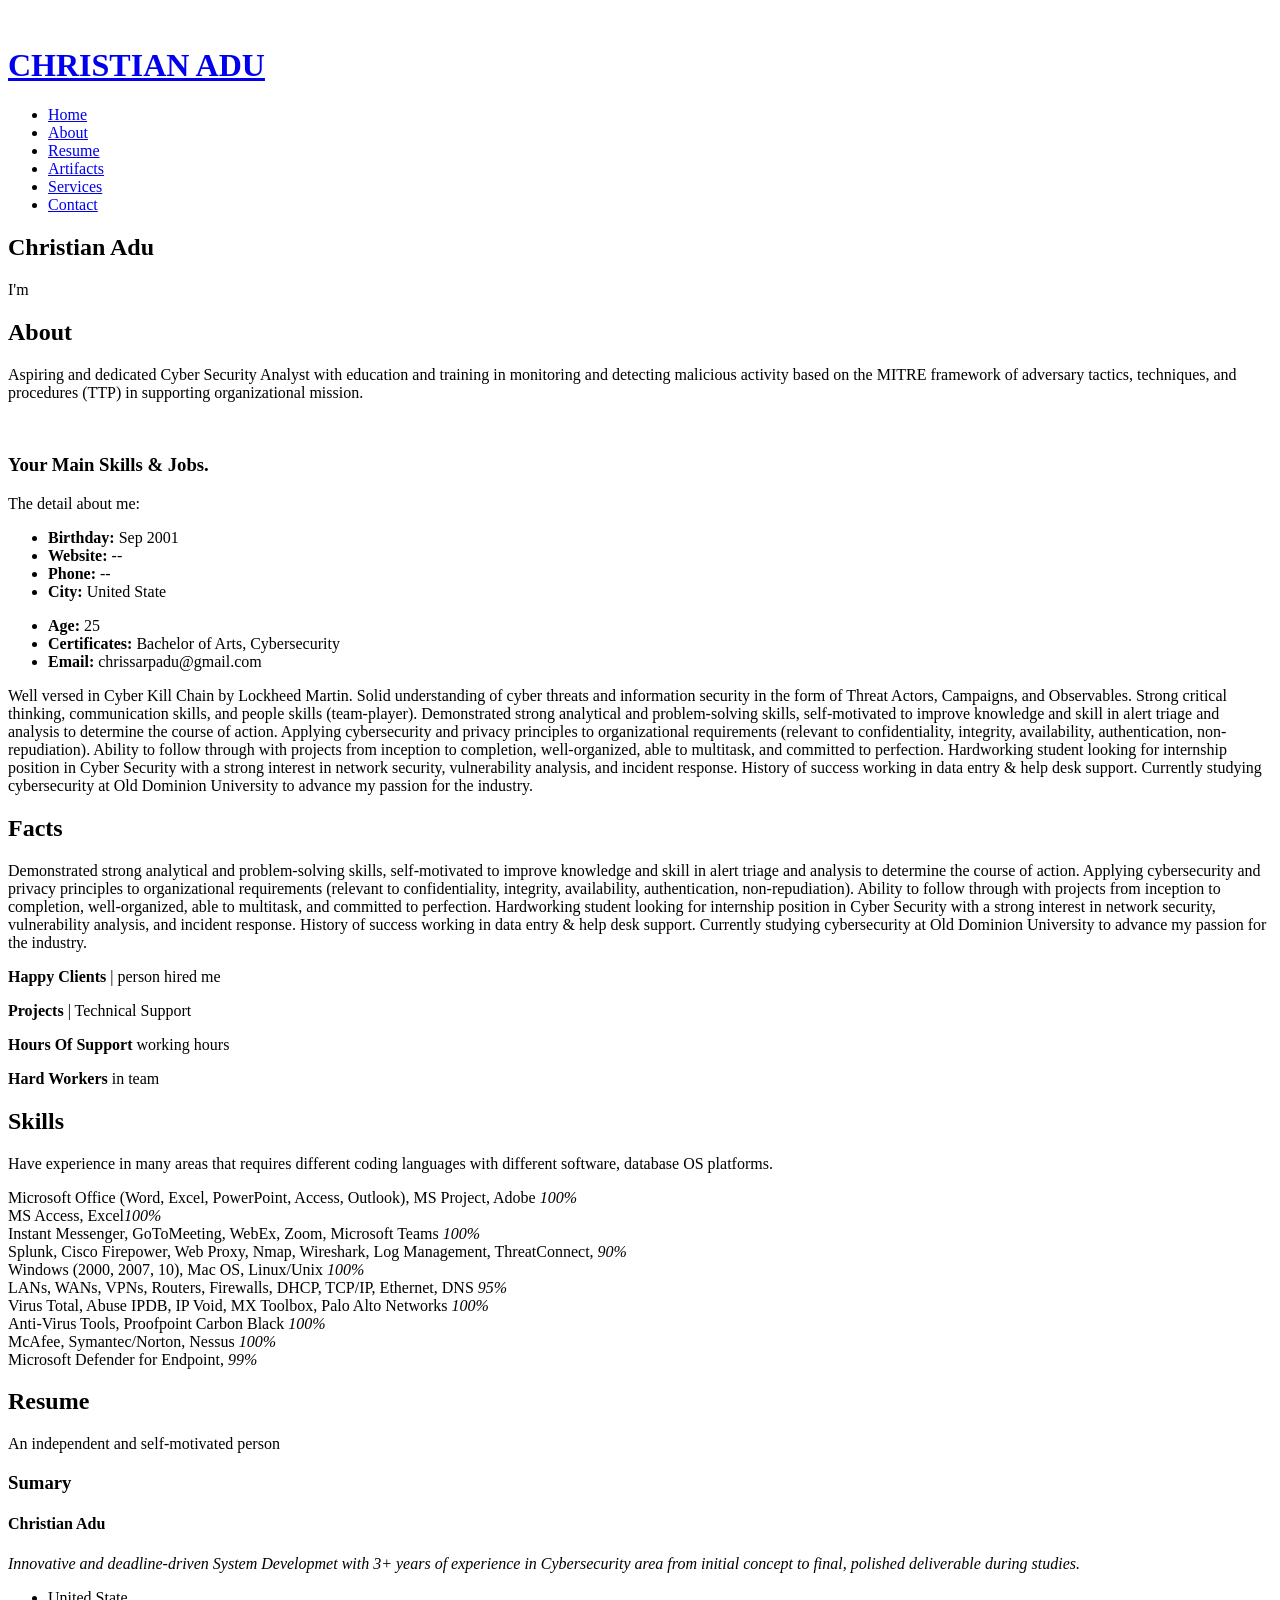
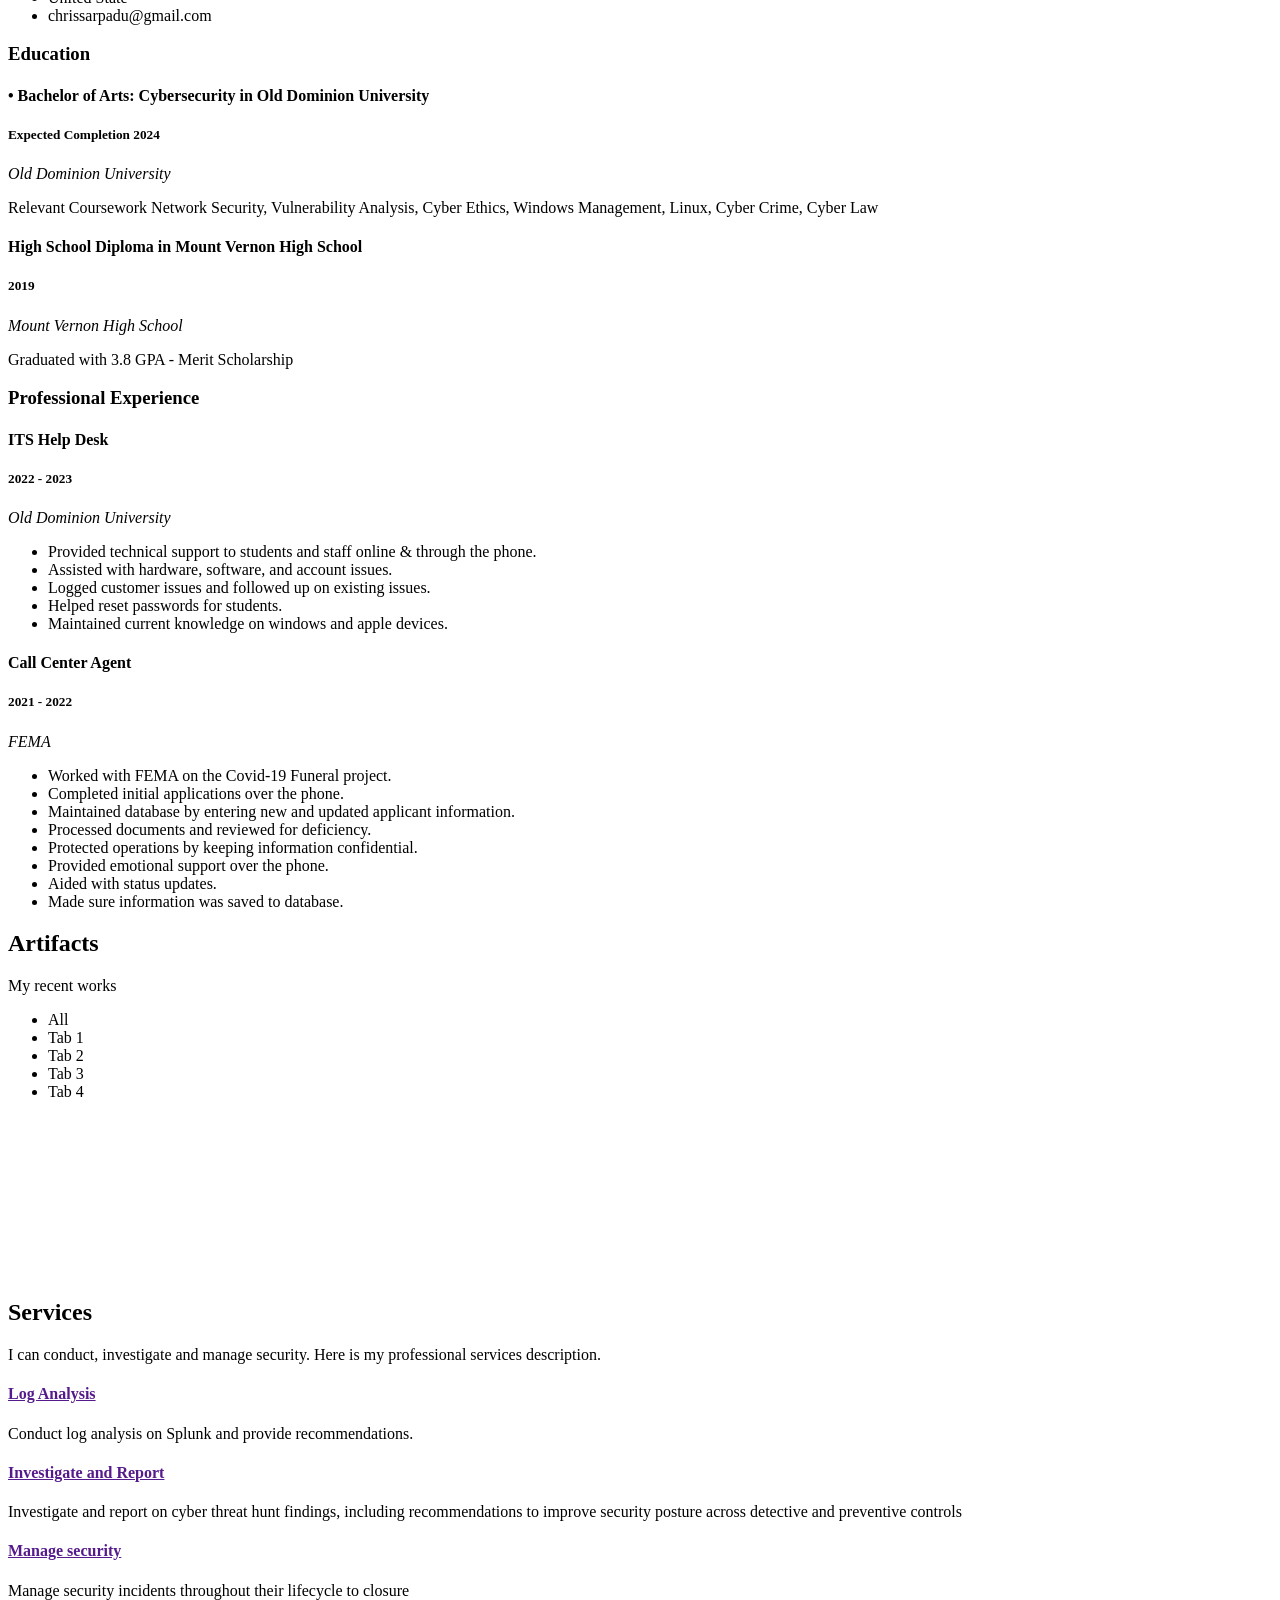
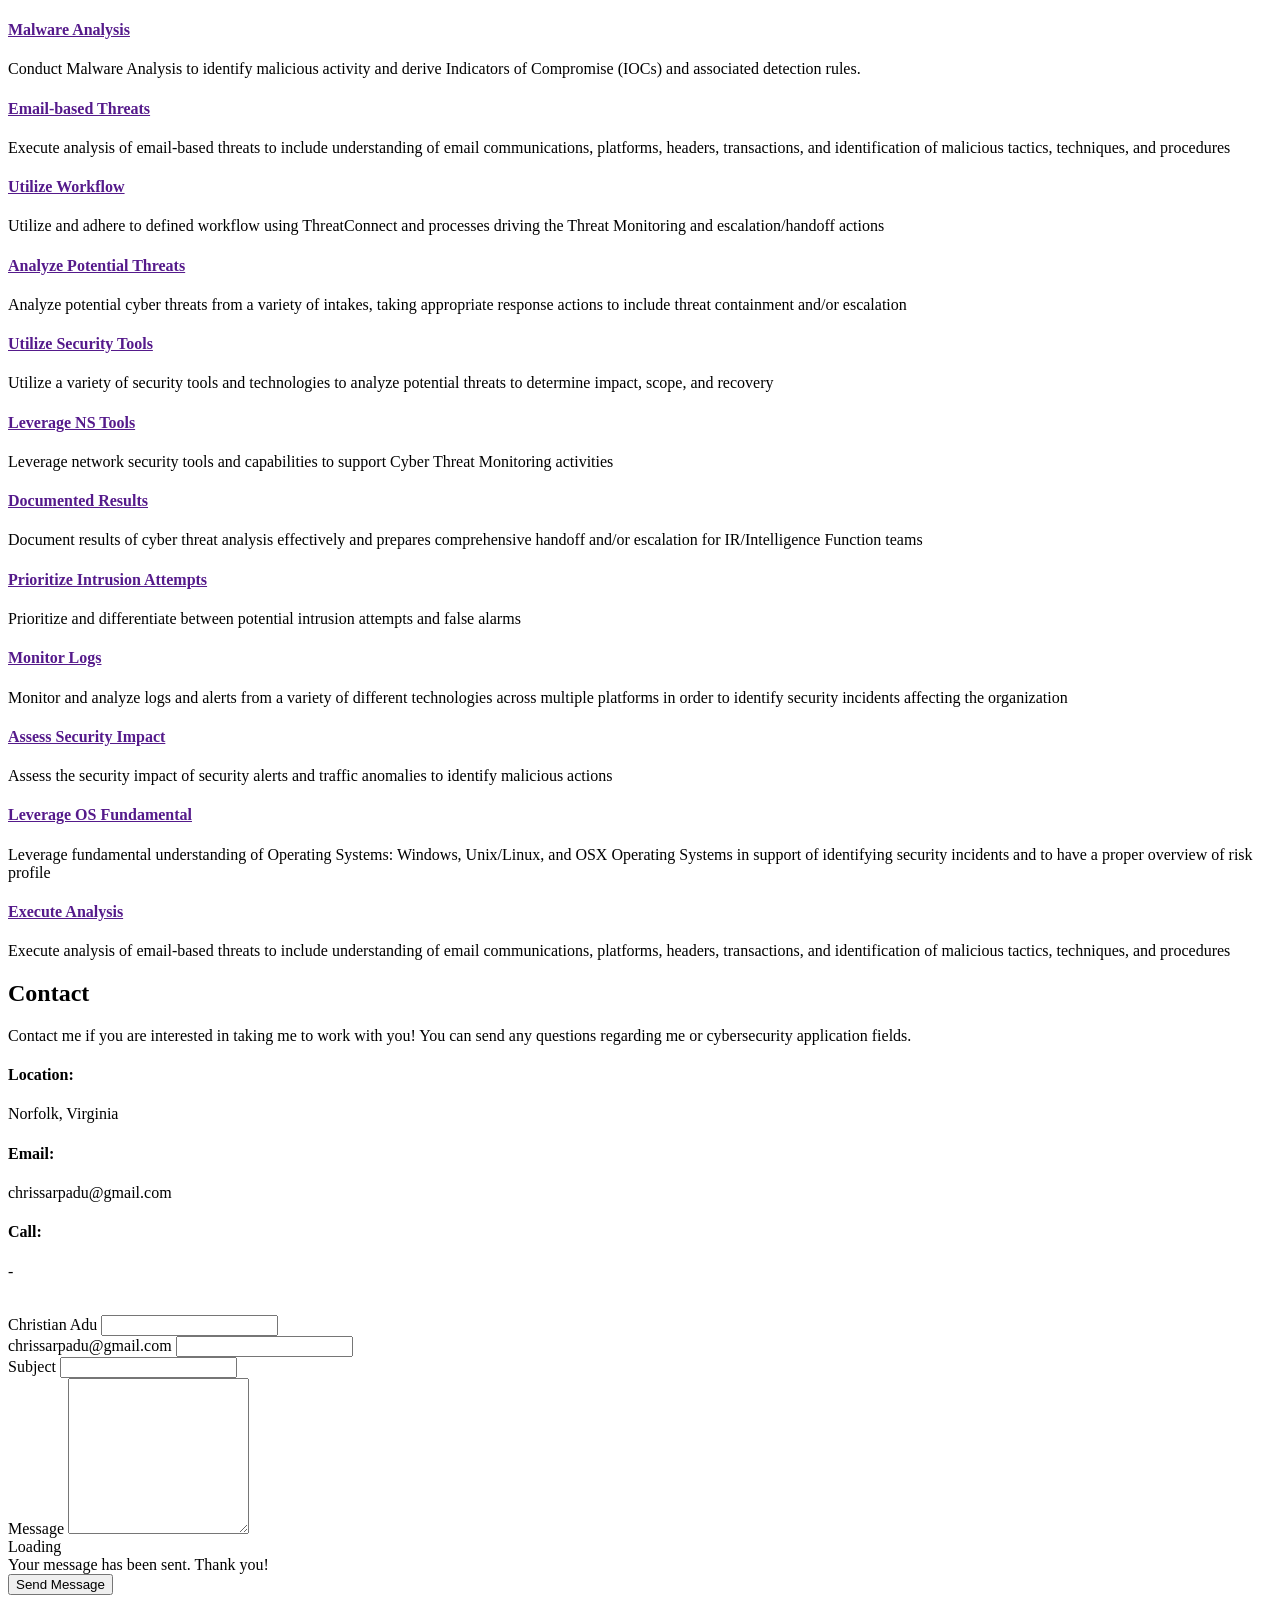
==== ChristianAdu/index.html @ a4ca814c "change directory Chrsitian Adu" ====
<!DOCTYPE html>
<html lang="en">

<head>
  <meta charset="utf-8">
  <meta content="width=device-width, initial-scale=1.0" name="viewport">

  <title>Portfolio Template</title>
  <meta content="" name="description">
  <meta content="" name="keywords">

  <!-- Favicons -->
  <link href="assets/img/favicon.png" rel="icon">
  <link href="assets/img/apple-touch-icon.png" rel="apple-touch-icon">

  <!-- Google Fonts -->
  <link href="https://fonts.googleapis.com/css?family=Open+Sans:300,300i,400,400i,600,600i,700,700i|Raleway:300,300i,400,400i,500,500i,600,600i,700,700i|Poppins:300,300i,400,400i,500,500i,600,600i,700,700i" rel="stylesheet">

  <!-- Vendor CSS Files -->
  <link href="assets/vendor/aos/aos.css" rel="stylesheet">
  <link href="assets/vendor/bootstrap/css/bootstrap.min.css" rel="stylesheet">
  <link href="assets/vendor/bootstrap-icons/bootstrap-icons.css" rel="stylesheet">
  <link href="assets/vendor/boxicons/css/boxicons.min.css" rel="stylesheet">
  <link href="assets/vendor/glightbox/css/glightbox.min.css" rel="stylesheet">
  <link href="assets/vendor/swiper/swiper-bundle.min.css" rel="stylesheet">

  <!-- Template Main CSS File -->
  <link href="assets/css/style.css" rel="stylesheet">

  <!-- =======================================================
  * Template Name: iPortfolio - v3.7.0
  * Template URL: https://bootstrapmade.com/iportfolio-bootstrap-portfolio-websites-template/
  * Author: BootstrapMade.com
  * License: https://bootstrapmade.com/license/
  ======================================================== -->
</head>

<body>

  <!-- ======= Mobile nav toggle button ======= -->
  <i class="bi bi-list mobile-nav-toggle d-xl-none"></i>

  <!-- ======= Header ======= -->
  <header id="header">
    <div class="d-flex flex-column">

      <div class="profile">
        <img src="assets/img/ChristianAduprofile-img.jpg" alt="" class="img-fluid rounded-circle">
        <h1 class="text-light"><a href="ChristianAdu/index.html">CHRISTIAN ADU</a></h1>
        <div class="social-links mt-3 text-center">
          <a href="#" class="twitter"><i class="bx bxl-twitter"></i></a>
          <a href="#" class="facebook"><i class="bx bxl-facebook"></i></a>
          <a href="#" class="instagram"><i class="bx bxl-instagram"></i></a>
          <a href="#" class="google-plus"><i class="bx bxl-skype"></i></a>
          <a href="#" class="linkedin"><i class="bx bxl-linkedin"></i></a>
        </div>
      </div>

      <nav id="navbar" class="nav-menu navbar">
        <ul>
          <li><a href="#hero" class="nav-link scrollto active"><i class="bx bx-home"></i> <span>Home</span></a></li>
          <li><a href="#about" class="nav-link scrollto"><i class="bx bx-user"></i> <span>About</span></a></li>
          <li><a href="#resume" class="nav-link scrollto"><i class="bx bx-file-blank"></i> <span>Resume</span></a></li>
          <li><a href="#portfolio" class="nav-link scrollto"><i class="bx bx-book-content"></i> <span>Artifacts</span></a></li>
          <li><a href="#services" class="nav-link scrollto"><i class="bx bx-server"></i> <span>Services</span></a></li>
          <li><a href="#contact" class="nav-link scrollto"><i class="bx bx-envelope"></i> <span>Contact</span></a></li>
        </ul>
      </nav><!-- .nav-menu -->
    </div>
  </header><!-- End Header -->

  <!-- ======= Hero Section ======= -->
  <section id="hero" class="d-flex flex-column justify-content-center align-items-center">
    <div class="hero-container" data-aos="fade-in">
      <h1>Christian Adu</h1>
      <p>I'm <span class="typed" data-typed-items="Cyber Security Analyst, Network Security Analyst, Security Engineer"></span></p>
    </div>
  </section><!-- End Hero -->

  <main id="main">

    <!-- ======= About Section ======= -->
    <section id="about" class="about">
      <div class="container">

        <div class="section-title">
          <h2>About</h2>
          <p>Aspiring and dedicated Cyber Security Analyst with education and training in monitoring and detecting malicious activity based on the MITRE framework of adversary tactics, techniques, and procedures (TTP) in supporting organizational mission.</p>
        </div>

        <div class="row">
          <div class="col-lg-4" data-aos="fade-right">
            <img src="assets/img/ChristianAduprofile-img.jpg" class="img-fluid" alt="">
          </div>
          <div class="col-lg-8 pt-4 pt-lg-0 content" data-aos="fade-left">
            <h3>Your Main Skills &amp; Jobs.</h3>
            <p class="fst-italic">
              The detail about me:
            </p>
            <div class="row">
              <div class="col-lg-6">
                <ul>
                  <li><i class="bi bi-chevron-right"></i> <strong>Birthday:</strong> <span>Sep 2001</span></li>
                  <li><i class="bi bi-chevron-right"></i> <strong>Website:</strong> <span>--</span></li>
                  <li><i class="bi bi-chevron-right"></i> <strong>Phone:</strong> <span>--</span></li>
                  <li><i class="bi bi-chevron-right"></i> <strong>City:</strong> <span>United State</span></li>
                </ul>
              </div>
              <div class="col-lg-6">
                <ul>
                  <li><i class="bi bi-chevron-right"></i> <strong>Age:</strong> <span><script>document.write(new Date().getFullYear() - 2001)</script>
                  </span></li>
                  <li><i class="bi bi-chevron-right"></i> <strong>Certificates:</strong> <span>Bachelor of Arts, Cybersecurity</span></li>
                  <li><i class="bi bi-chevron-right"></i> <strong>Email:</strong> <span>chrissarpadu@gmail.com</span></li>
                  <!-- <li><i class="bi bi-chevron-right"></i> <strong>Freelance:</strong> <span>Available</span></li> -->
                </ul>
              </div>
            </div>
            <p>
              Well versed in Cyber Kill Chain by Lockheed Martin. Solid understanding of cyber threats and information security in the form of Threat Actors, Campaigns, and Observables. Strong critical thinking, communication skills, and people skills (team-player). Demonstrated strong analytical and problem-solving skills, self-motivated to improve knowledge and skill in alert triage and analysis to determine the course of action. Applying cybersecurity and privacy principles to organizational requirements (relevant to confidentiality, integrity, availability, authentication, non-repudiation). Ability to follow through with projects from inception to completion, well-organized, able to multitask, and committed to perfection. Hardworking student looking for internship position in Cyber Security with a strong interest in network security, vulnerability analysis, and incident response. History of success working in data entry & help desk support. Currently studying cybersecurity at Old Dominion University to advance my passion for the industry.
            </p>
          </div>
        </div>

      </div>
    </section><!-- End About Section -->

    <!-- ======= Facts Section ======= -->
    <section id="facts" class="facts">
      <div class="container">

        <div class="section-title">
          <h2>Facts</h2>
          <p>Demonstrated strong analytical and problem-solving skills, self-motivated to improve knowledge and skill in alert triage and analysis to determine the course of action. Applying cybersecurity and privacy principles to organizational requirements (relevant to confidentiality, integrity, availability, authentication, non-repudiation). Ability to follow through with projects from inception to completion, well-organized, able to multitask, and committed to perfection. Hardworking student looking for internship position in Cyber Security with a strong interest in network security, vulnerability analysis, and incident response. History of success working in data entry & help desk support. Currently studying cybersecurity at Old Dominion University to advance my passion for the industry.</p>
        </div>

        <div class="row no-gutters">

          <div class="col-lg-3 col-md-6 d-md-flex align-items-md-stretch" data-aos="fade-up">
            <div class="count-box">
              <i class="bi bi-emoji-smile"></i>
              <span data-purecounter-start="0" data-purecounter-end="1000" data-purecounter-duration="1" class="purecounter"></span>
              <p><strong>Happy Clients</strong> | person hired me</p>
            </div>
          </div>

          <div class="col-lg-3 col-md-6 d-md-flex align-items-md-stretch" data-aos="fade-up" data-aos-delay="100">
            <div class="count-box">
              <i class="bi bi-journal-richtext"></i>
              <span data-purecounter-start="0" data-purecounter-end="90" data-purecounter-duration="1" class="purecounter"></span>
              <p><strong>Projects</strong> | Technical Support </p>
            </div>
          </div>

          <div class="col-lg-3 col-md-6 d-md-flex align-items-md-stretch" data-aos="fade-up" data-aos-delay="200">
            <div class="count-box">
              <i class="bi bi-headset"></i>
              <span data-purecounter-start="0" data-purecounter-end="1453" data-purecounter-duration="1" class="purecounter"></span>
              <p><strong>Hours Of Support</strong> working hours</p>
            </div>
          </div>

          <div class="col-lg-3 col-md-6 d-md-flex align-items-md-stretch" data-aos="fade-up" data-aos-delay="300">
            <div class="count-box">
              <i class="bi bi-people"></i>
              <span data-purecounter-start="0" data-purecounter-end="10" data-purecounter-duration="1" class="purecounter"></span>
              <p><strong>Hard Workers</strong> in team</p>
            </div>
          </div>

        </div>

      </div>
    </section><!-- End Facts Section -->

    <!-- ======= Skills Section ======= -->
    <section id="skills" class="skills section-bg">
      <div class="container">

        <div class="section-title">
          <h2>Skills</h2>
          <p>Have experience in many areas that requires different coding languages with different software, database OS platforms.</p>
        </div>

        <div class="row skills-content">

          <div class="col-lg-6" data-aos="fade-up">

            <div class="progress">
              <span class="skill">Microsoft Office (Word, Excel, PowerPoint, Access, Outlook), MS Project, Adobe <i class="val">100%</i></span>
              <div class="progress-bar-wrap">
                <div class="progress-bar" role="progressbar" aria-valuenow="100" aria-valuemin="0" aria-valuemax="100"></div>
              </div>
            </div>

            <div class="progress">
              <span class="skill">MS Access, Excel<i class="val">100%</i></span>
              <div class="progress-bar-wrap">
                <div class="progress-bar" role="progressbar" aria-valuenow="100" aria-valuemin="0" aria-valuemax="100"></div>
              </div>
            </div>

            <div class="progress">
              <span class="skill">Instant Messenger, GoToMeeting, WebEx, Zoom, Microsoft Teams <i class="val">100%</i></span>
              <div class="progress-bar-wrap">
                <div class="progress-bar" role="progressbar" aria-valuenow="100" aria-valuemin="0" aria-valuemax="100"></div>
              </div>
            </div>

            <div class="progress">
              <span class="skill">Splunk, Cisco Firepower, Web Proxy, Nmap, Wireshark, Log Management, ThreatConnect, <i class="val">90%</i></span>
              <div class="progress-bar-wrap">
                <div class="progress-bar" role="progressbar" aria-valuenow="90" aria-valuemin="0" aria-valuemax="90"></div>
              </div>
            </div>

            <div class="progress">
              <span class="skill">Windows (2000, 2007, 10), Mac OS, Linux/Unix <i class="val">100%</i></span>
              <div class="progress-bar-wrap">
                <div class="progress-bar" role="progressbar" aria-valuenow="100" aria-valuemin="0" aria-valuemax="100"></div>
              </div>
            </div>

          </div>

          <div class="col-lg-6" data-aos="fade-up" data-aos-delay="100">

            <div class="progress">
              <span class="skill">LANs, WANs, VPNs, Routers, Firewalls, DHCP, TCP/IP, Ethernet, DNS <i class="val">95%</i></span>
              <div class="progress-bar-wrap">
                <div class="progress-bar" role="progressbar" aria-valuenow="95" aria-valuemin="0" aria-valuemax="100"></div>
              </div>
            </div>

            <div class="progress">
              <span class="skill">Virus Total, Abuse IPDB, IP Void, MX Toolbox, Palo Alto Networks <i class="val">100%</i></span>
              <div class="progress-bar-wrap">
                <div class="progress-bar" role="progressbar" aria-valuenow="100" aria-valuemin="0" aria-valuemax="100"></div>
              </div>
            </div>

            <div class="progress">
              <span class="skill">Anti-Virus Tools, Proofpoint Carbon Black   <i class="val">100%</i></span>
              <div class="progress-bar-wrap">
                <div class="progress-bar" role="progressbar" aria-valuenow="100" aria-valuemin="0" aria-valuemax="100"></div>
              </div>
            </div>

            <div class="progress">
              <span class="skill">McAfee, Symantec/Norton, Nessus <i class="val">100%</i></span>
              <div class="progress-bar-wrap">
                <div class="progress-bar" role="progressbar" aria-valuenow="100" aria-valuemin="0" aria-valuemax="100"></div>
              </div>
            </div>

            <div class="progress">
              <span class="skill">Microsoft Defender for Endpoint, <i class="val">99%</i></span>
              <div class="progress-bar-wrap">
                <div class="progress-bar" role="progressbar" aria-valuenow="99" aria-valuemin="0" aria-valuemax="100"></div>
              </div>
            </div>

          </div>

        </div>

      </div>
    </section><!-- End Skills Section -->

    <!-- ======= Resume Section ======= -->
    <section id="resume" class="resume">
      <div class="container">

        <div class="section-title">
          <h2>Resume</h2>
          <p>An independent and self-motivated person</p>
        </div>

        <div class="row">
          <div class="col-lg-6" data-aos="fade-up">
            <h3 class="resume-title">Sumary</h3>
            <div class="resume-item pb-0">
              <h4>Christian Adu</h4>
              <p><em>Innovative and deadline-driven System Developmet with 3+ years of experience in Cybersecurity area from initial concept to final, polished deliverable during studies.</em></p>
              <ul>
                <li>United State</li>
                <li>chrissarpadu@gmail.com</li>
              </ul>
            </div>

            <h3 class="resume-title">Education</h3>
            <div class="resume-item">
              <h4>•	Bachelor of Arts: Cybersecurity in Old Dominion University </h4>
              <h5>Expected Completion 2024</h5>
              <p><em>Old Dominion University </em></p>
              <p>Relevant Coursework
                Network Security, Vulnerability Analysis, Cyber Ethics, Windows Management, Linux, Cyber
                Crime, Cyber Law
                </p>
            </div>
            <div class="resume-item">
              <h4>High School Diploma in Mount Vernon High School </h4>
              <h5>2019</h5>
              <p><em>Mount Vernon High School </em></p>
              <p>Graduated with 3.8 GPA - Merit Scholarship</p>
            </div>
          </div>
          <div class="col-lg-6" data-aos="fade-up" data-aos-delay="100">
            <h3 class="resume-title">Professional Experience</h3>
            <div class="resume-item">
              <h4>ITS Help Desk</h4>
              <h5>2022 - 2023</h5>
              <p><em>Old Dominion University</em></p>
              <ul>
                <li>Provided technical support to students and staff online & through the phone.</li>
                <li>Assisted with hardware, software, and account issues.</li>
                <li>Logged customer issues and followed up on existing issues.</li>
                <li>Helped reset passwords for students.</li>
                <li>Maintained current knowledge on windows and apple devices.</li>
              </ul>
            </div>
            <div class="resume-item">
              <h4>Call Center Agent</h4>
              <h5>2021 - 2022</h5>
              <p><em>FEMA</em></p>
              <ul>
                <li>Worked with FEMA on the Covid-19 Funeral project.</li>
                <li>Completed initial applications over the phone.</li>
                <li>Maintained database by entering new and updated applicant information.</li>
                <li>Processed documents and reviewed for deficiency.</li>
                <li>Protected operations by keeping information confidential.</li>
                <li>Provided emotional support over the phone.</li>
                <li>Aided with status updates.</li>
                <li>Made sure information was saved to database.</li>
              </ul>
            </div>
          </div>
        </div>

      </div>
    </section><!-- End Resume Section -->

    <!-- ======= Portfolio Section ======= -->
    <section id="portfolio" class="portfolio section-bg">
      <div class="container">

        <div class="section-title">
          <h2>Artifacts</h2>
          <p>My recent works</p>
        </div>

        <div class="row" data-aos="fade-up">
          <div class="col-lg-12 d-flex justify-content-center">
            <ul id="portfolio-flters">
              <li data-filter="*" class="filter-active">All</li>
              <li data-filter=".filter-Tab1">Tab 1</li>
              <li data-filter=".filter-Tab2">Tab 2</li>
              <li data-filter=".filter-Tab3">Tab 3</li>
              <li data-filter=".filter-Tab4">Tab 4</li>
            </ul>
          </div>
        </div>

        <div class="row portfolio-container" data-aos="fade-up" data-aos-delay="100">

          <div class="col-lg-4 col-md-6 portfolio-item filter-Tab1">
            <div class="portfolio-wrap">
              <img src="assets/img/portfolio/portfolio-Product1.jpg" class="img-fluid" alt="">
              <div class="portfolio-links">
                <a href="ChristianAdu/Product-details - 1.html" title="More Details"><i class="bx bx-link"></i></a>
              </div>
            </div>
          </div>

          <div class="col-lg-4 col-md-6 portfolio-item filter-Tab2">
            <div class="portfolio-wrap">
              <img src="assets/img/portfolio/portfolio-Product2.jpg" class="img-fluid" alt="">
              <div class="portfolio-links">
                <a href="ChristianAdu/Product-details - 2.html" title="More Details"><i class="bx bx-link"></i></a>
              </div>
            </div>
          </div>

          <div class="col-lg-4 col-md-6 portfolio-item filter-Tab3">
            <div class="portfolio-wrap">
              <img src="assets/img/portfolio/portfolio-Product3.jpg" class="img-fluid" alt="">
              <div class="portfolio-links">
                <a href="ChristianAdu/Product-details - 3.html" title="More Details"><i class="bx bx-link"></i></a>
              </div>
            </div>
          </div>

          <div class="col-lg-4 col-md-6 portfolio-item filter-Tab4">
            <div class="portfolio-wrap">
              <img src="assets/img/portfolio/portfolio-Product4.jpg" class="img-fluid" alt="">
              <div class="portfolio-links">
                <a href="ChristianAdu/Product-details - 4.html" title="More Details"><i class="bx bx-link"></i></a>
              </div>
            </div>
          </div>

          <div class="col-lg-4 col-md-6 portfolio-item filter-Tab1">
            <div class="portfolio-wrap">
              <img src="assets/img/portfolio/portfolio-Product5.jpg" class="img-fluid" alt="">
              <div class="portfolio-links">
                <a href="ChristianAdu/Product-details - 5.html" title="More Details"><i class="bx bx-link"></i></a>
              </div>
            </div>
          </div>

          <div class="col-lg-4 col-md-6 portfolio-item filter-Tab2">
            <div class="portfolio-wrap">
              <img src="assets/img/portfolio/portfolio-Product6.jpg" class="img-fluid" alt="">
              <div class="portfolio-links">
                <a href="ChristianAdu/Product-details - 6.html" title="More Details"><i class="bx bx-link"></i></a>
              </div>
            </div>
          </div>

          <div class="col-lg-4 col-md-6 portfolio-item filter-Tab3">
            <div class="portfolio-wrap">
              <img src="assets/img/portfolio/portfolio-Product7.jpg" class="img-fluid" alt="">
              <div class="portfolio-links">
                <a href="ChristianAdu/Product-details - 7.html" title="More Details"><i class="bx bx-link"></i></a>
              </div>
            </div>
          </div>

          <div class="col-lg-4 col-md-6 portfolio-item filter-Tab4">
            <div class="portfolio-wrap">
              <img src="assets/img/portfolio/portfolio-Product8.jpg" class="img-fluid" alt="">
              <div class="portfolio-links">
                <a href="ChristianAdu/Product-details - 8.html" title="More Details"><i class="bx bx-link"></i></a>
              </div>
            </div>
          </div>

          <div class="col-lg-4 col-md-6 portfolio-item filter-Tab1">
            <div class="portfolio-wrap">
              <img src="assets/img/portfolio/portfolio-Product9.jpg" class="img-fluid" alt="">
              <div class="portfolio-links">
                <a href="ChristianAdu/Product-details - 9.html" title="More Details"><i class="bx bx-link"></i></a>
              </div>
            </div>
          </div>

        </div>

      </div>
    </section><!-- End Portfolio Section -->

    <!-- ======= Services Section ======= -->
    <section id="services" class="services">
      <div class="container">

        <div class="section-title">
          <h2>Services</h2>
          <p>I can conduct, investigate and manage security. Here is my professional services description.</p>
        </div>

        <div class="row">
          <div class="col-lg-4 col-md-6 icon-box" data-aos="fade-up">
            <div class="icon"><i class="bi bi-briefcase"></i></div>
            <h4 class="title"><a href="">Log Analysis </a></h4>
            <p class="description">Conduct log analysis on Splunk and provide recommendations. </p>
          </div>
          <div class="col-lg-4 col-md-6 icon-box" data-aos="fade-up" data-aos-delay="100">
            <div class="icon"><i class="bi bi-card-checklist"></i></div>
            <h4 class="title"><a href="">Investigate and Report</a></h4>
            <p class="description">Investigate and report on cyber threat hunt findings, including recommendations to improve security posture across detective and preventive controls</p>
          </div>
           <div class="col-lg-4 col-md-6 icon-box" data-aos="fade-up">
            <div class="icon"><i class="bi bi-person-workspace"></i></div>
            <h4 class="title"><a href="">Manage security</a></h4>
            <p class="description">Manage security incidents throughout their lifecycle to closure</p>
          </div>
          <div class="col-lg-4 col-md-6 icon-box" data-aos="fade-up" data-aos-delay="200">
            <div class="icon"><i class="bi bi-pencil"></i></div>
            <h4 class="title"><a href="">Malware Analysis</a></h4>
            <p class="description">Conduct Malware Analysis to identify malicious activity and derive Indicators of Compromise (IOCs) and associated detection rules.</p>
          </div> 
          <div class="col-lg-4 col-md-6 icon-box" data-aos="fade-up" data-aos-delay="100">
            <div class="icon"><i class="bi bi-envelope"></i></div>
            <h4 class="title"><a href="">Email-based Threats</a></h4>
            <p class="description">Execute analysis of email-based threats to include understanding of email communications, platforms, headers, transactions, and identification of malicious tactics, techniques, and procedures</p>
          </div>
          <div class="col-lg-4 col-md-6 icon-box" data-aos="fade-up" data-aos-delay="200">
            <div class="icon"><i class="bi hdd-network-fill"></i></div>
            <h4 class="title"><a href="">Utilize Workflow </a></h4>
            <p class="description">Utilize and adhere to defined workflow using ThreatConnect and processes driving the Threat Monitoring and escalation/handoff actions</p>
          </div>
          <div class="col-lg-4 col-md-6 icon-box" data-aos="fade-up" data-aos-delay="200">
            <div class="icon"><i class="bi bi-radioactive"></i></div>
            <h4 class="title"><a href="">Analyze Potential Threats</a></h4>
            <p class="description">Analyze potential cyber threats from a variety of intakes, taking appropriate response actions to include threat containment and/or escalation</p>
          </div>
          <div class="col-lg-4 col-md-6 icon-box" data-aos="fade-up" data-aos-delay="200">
            <div class="icon"><i class="bi bi-shield-check"></i></div>
            <h4 class="title"><a href="">Utilize Security Tools</a></h4>
            <p class="description">Utilize a variety of security tools and technologies to analyze potential threats to determine impact, scope, and recovery</p>
          </div>
          <div class="col-lg-4 col-md-6 icon-box" data-aos="fade-up" data-aos-delay="200">
            <div class="icon"><i class="bi bi-screwdriver"></i></div>
            <h4 class="title"><a href="">Leverage NS Tools</a></h4>
            <p class="description">Leverage network security tools and capabilities to support Cyber Threat Monitoring activities</p>
          </div>
          <div class="col-lg-4 col-md-6 icon-box" data-aos="fade-up" data-aos-delay="200">
            <div class="icon"><i class="bi bi-file-earmark-text-fill"></i></div>
            <h4 class="title"><a href="">Documented Results</a></h4>
            <p class="description">Document results of cyber threat analysis effectively and prepares comprehensive handoff and/or escalation for IR/Intelligence Function teams</p>
          </div>
          <div class="col-lg-4 col-md-6 icon-box" data-aos="fade-up" data-aos-delay="200">
            <div class="icon"><i class="bi bi-exclamation-lg"></i></div>
            <h4 class="title"><a href="">Prioritize Intrusion Attempts</a></h4>
            <p class="description">Prioritize and differentiate between potential intrusion attempts and false alarms</p>
          </div>
          <div class="col-lg-4 col-md-6 icon-box" data-aos="fade-up" data-aos-delay="200">
            <div class="icon"><i class="bi bi-display"></i></div>
            <h4 class="title"><a href="">Monitor Logs</a></h4>
            <p class="description">Monitor and analyze logs and alerts from a variety of different technologies across multiple platforms in order to identify security incidents affecting the organization</p>
          </div>
          <div class="col-lg-4 col-md-6 icon-box" data-aos="fade-up" data-aos-delay="200">
            <div class="icon"><i class="bi bi-exclamation-triangle-fill"></i></div>
            <h4 class="title"><a href="">Assess Security Impact</a></h4>
            <p class="description">Assess the security impact of security alerts and traffic anomalies to identify malicious actions</p>
          </div>
          <div class="col-lg-4 col-md-6 icon-box" data-aos="fade-up" data-aos-delay="200">
            <div class="icon"><i class="bi bi-apple"></i></div>
            <h4 class="title"><a href="">Leverage OS Fundamental</a></h4>
            <p class="description">Leverage fundamental understanding of Operating Systems: Windows, Unix/Linux, and OSX Operating Systems in support of identifying security incidents and to have a proper overview of risk profile</p>
          </div>
          <div class="col-lg-4 col-md-6 icon-box" data-aos="fade-up" data-aos-delay="200">
            <div class="icon"><i class="bi bi-graph-up"></i></div>
            <h4 class="title"><a href="">Execute Analysis</a></h4>
            <p class="description">Execute analysis of email-based threats to include understanding of email communications, platforms, headers, transactions, and identification of malicious tactics, techniques, and procedures</p>
          </div>
        </div>

      </div>
    </section><!-- End Services Section -->

    <!-- ======= Contact Section ======= -->
    <section id="contact" class="contact">
      <div class="container">

        <div class="section-title">
          <h2>Contact</h2>
          <p>Contact me if you are interested in taking me to work with you! You can send any questions regarding me or cybersecurity application fields. </p>
        </div>

        <div class="row" data-aos="fade-in">

          <div class="col-lg-5 d-flex align-items-stretch">
            <div class="info">
              <div class="address">
                <i class="bi bi-geo-alt"></i>
                <h4>Location:</h4>
                <p>Norfolk, Virginia</p>
              </div>

              <div class="email">
                <i class="bi bi-envelope"></i>
                <h4>Email:</h4>
                <p>chrissarpadu@gmail.com</p>
              </div>

              <div class="phone">
                <i class="bi bi-phone"></i>
                <h4>Call:</h4>
                <p>-</p>
              </div>

              <img src="assets/img/State.jpg" class="img-fluid" alt="">
            </div>

          </div>

          <div class="col-lg-7 mt-5 mt-lg-0 d-flex align-items-stretch">
            <form action="forms/contact.php" method="post" role="form" class="php-email-form">
              <div class="row">
                <div class="form-group col-md-6">
                  <label for="name">Christian Adu</label>
                  <input type="text" name="name" class="form-control" id="name" required>
                </div>
                <div class="form-group col-md-6">
                  <label for="name">chrissarpadu@gmail.com</label>
                  <input type="email" class="form-control" name="email" id="email" required>
                </div>
              </div>
              <div class="form-group">
                <label for="name">Subject</label>
                <input type="text" class="form-control" name="subject" id="subject" required>
              </div>
              <div class="form-group">
                <label for="name">Message</label>
                <textarea class="form-control" name="message" rows="10" required></textarea>
              </div>
              <div class="my-3">
                <div class="loading">Loading</div>
                <div class="error-message"></div>
                <div class="sent-message">Your message has been sent. Thank you!</div>
              </div>
              <div class="text-center"><button type="submit">Send Message</button></div>
            </form>
          </div>

        </div>

      </div>
    </section><!-- End Contact Section -->

  </main><!-- End #main -->

  <!-- ======= Footer ======= -->
  <footer id="footer">
    <div class="container">
    </div>
  </footer><!-- End  Footer -->

  <a href="#" class="back-to-top d-flex align-items-center justify-content-center"><i class="bi bi-arrow-up-short"></i></a>

  <!-- Vendor JS Files -->
  <script src="assets/vendor/purecounter/purecounter.js"></script>
  <script src="assets/vendor/aos/aos.js"></script>
  <script src="assets/vendor/bootstrap/js/bootstrap.bundle.min.js"></script>
  <script src="assets/vendor/glightbox/js/glightbox.min.js"></script>
  <script src="assets/vendor/isotope-layout/isotope.pkgd.min.js"></script>
  <script src="assets/vendor/swiper/swiper-bundle.min.js"></script>
  <script src="assets/vendor/typed.js/typed.min.js"></script>
  <script src="assets/vendor/waypoints/noframework.waypoints.js"></script>
  <script src="assets/vendor/php-email-form/validate.js"></script>

  <!-- Template Main JS File -->
  <script src="assets/js/main.js"></script>

</body>

</html>
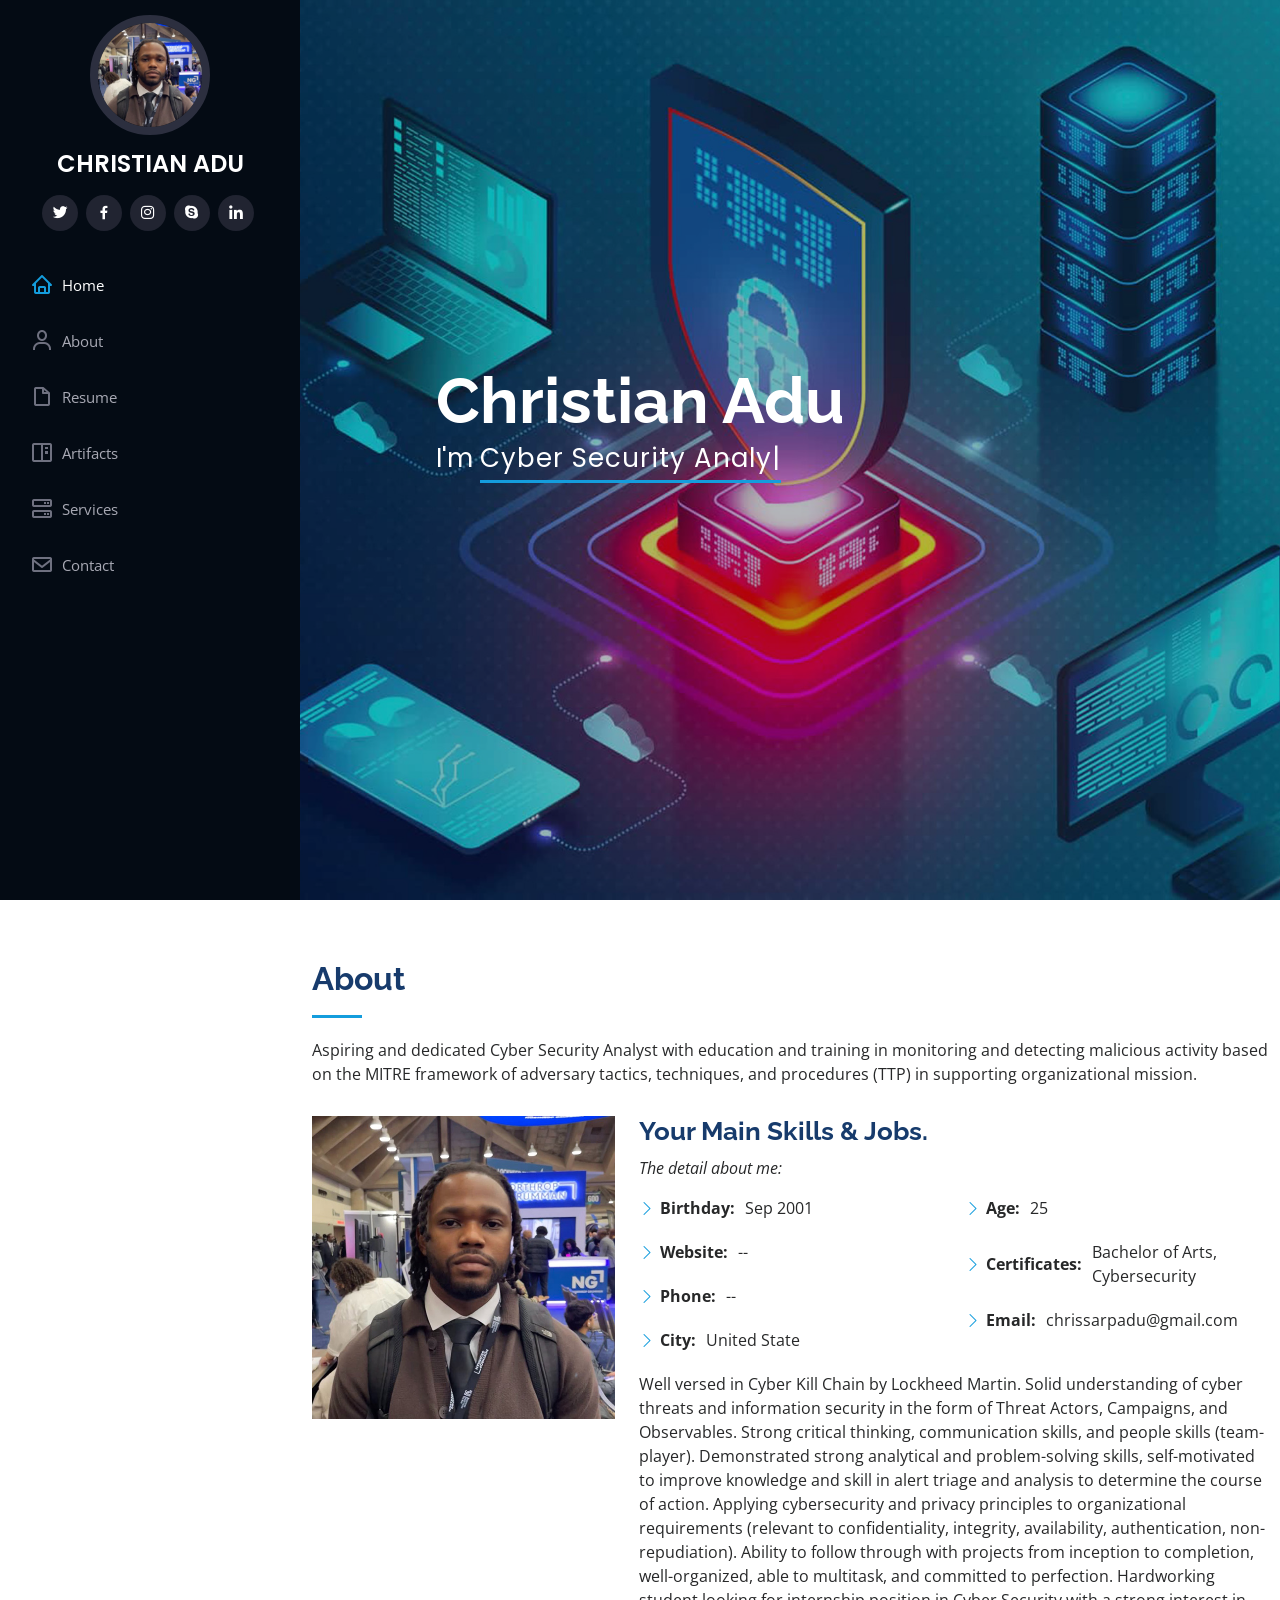
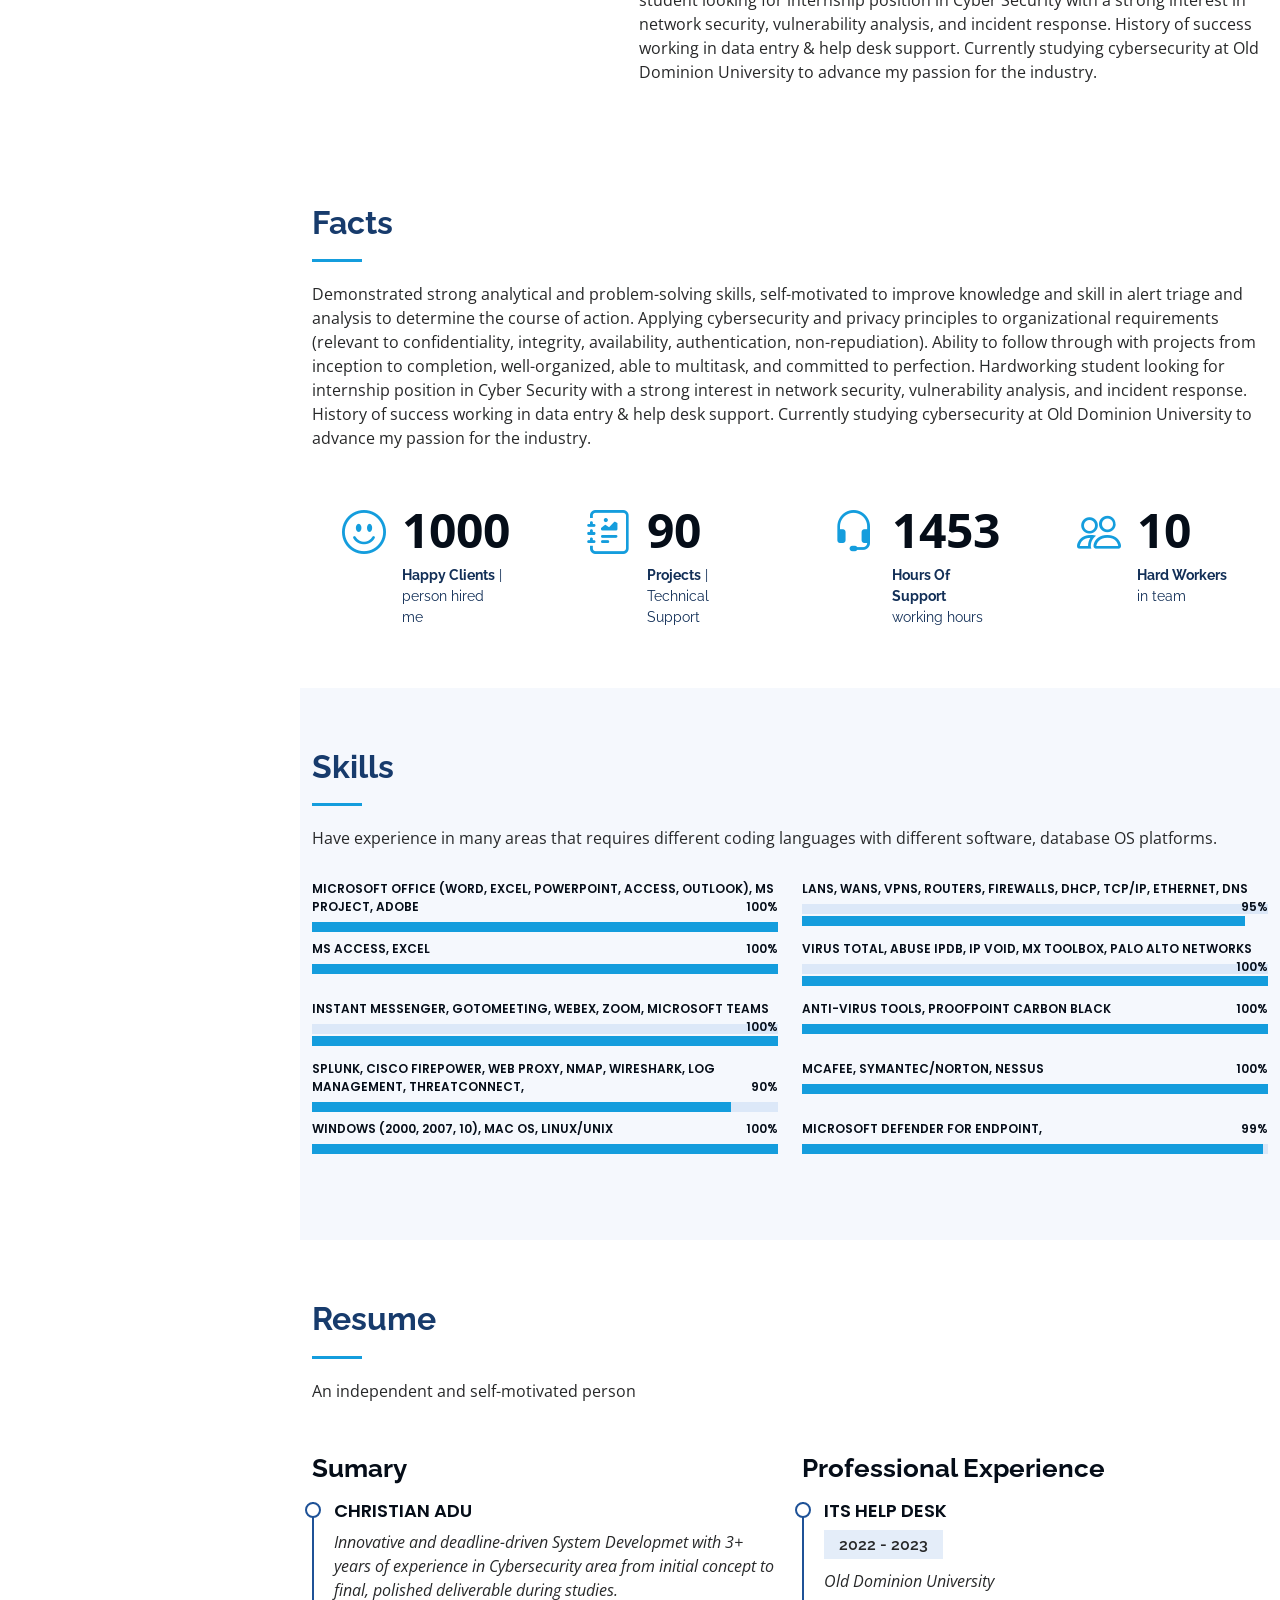
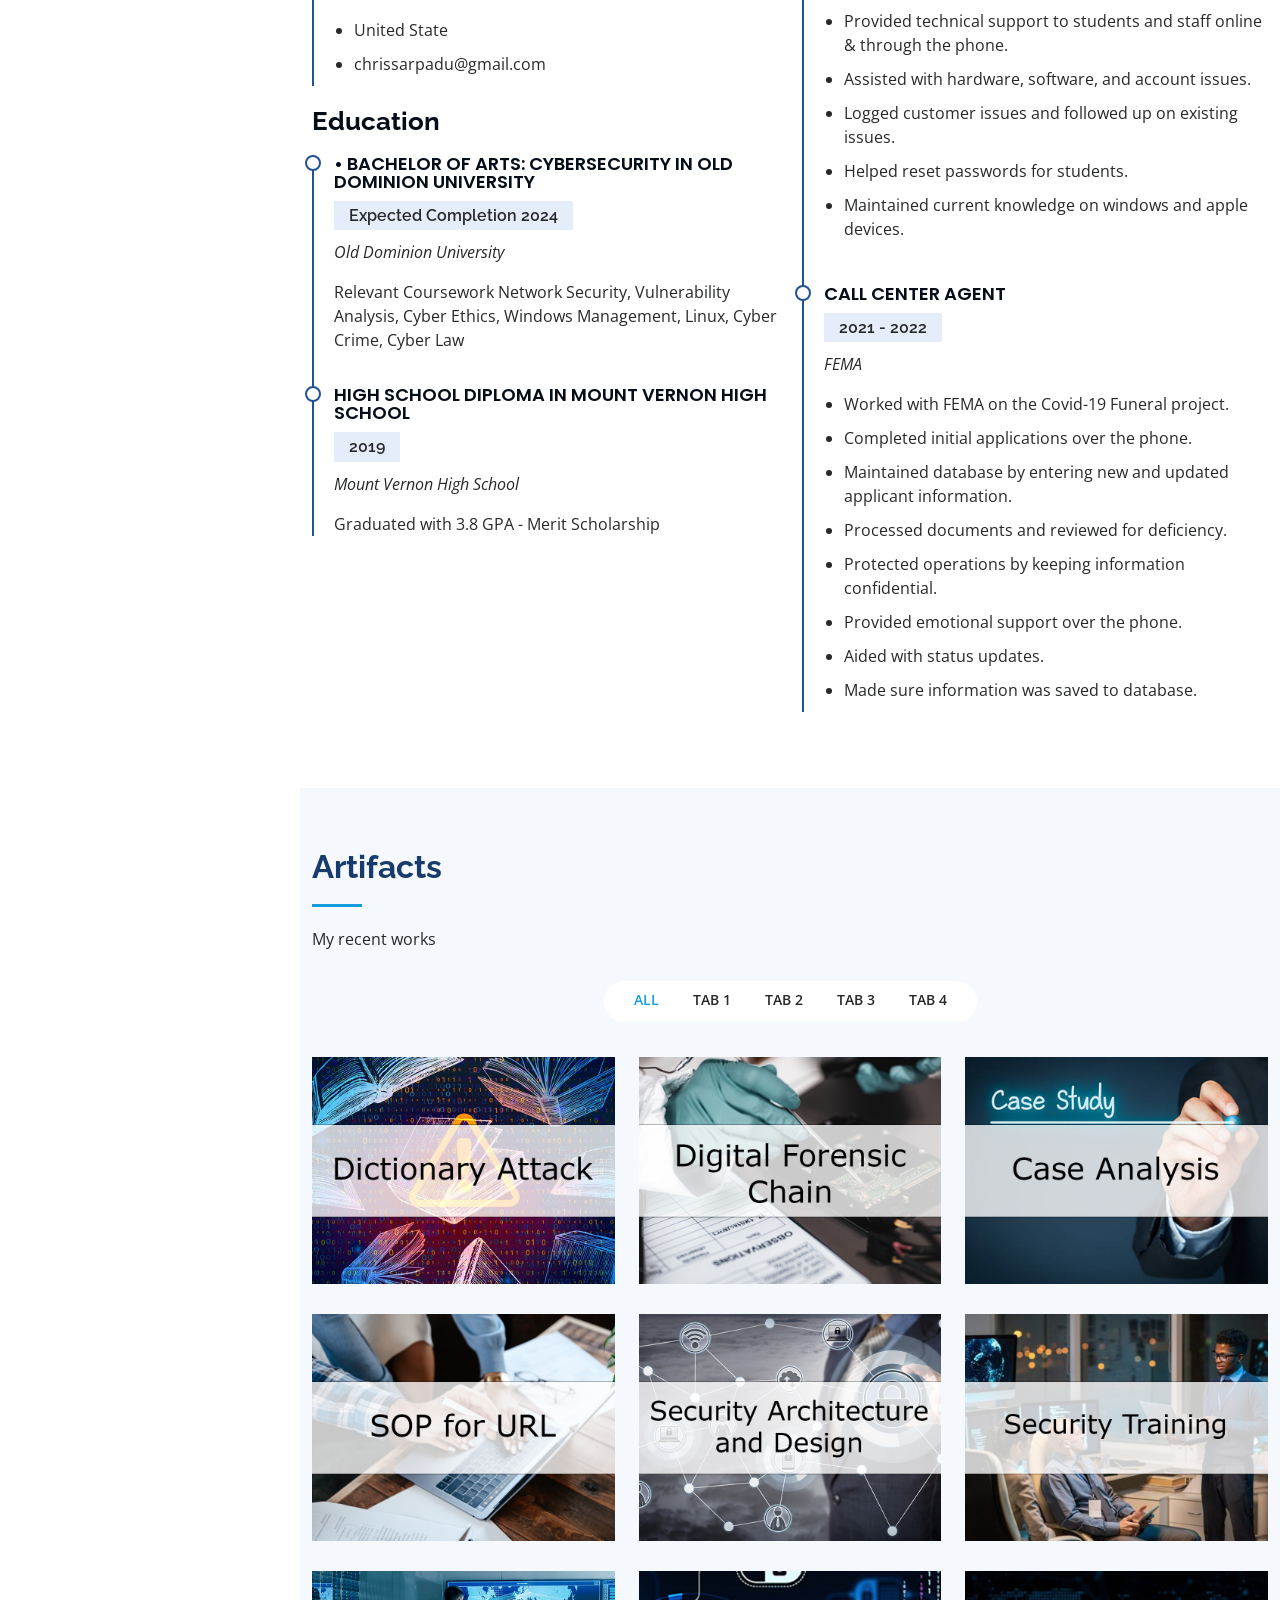
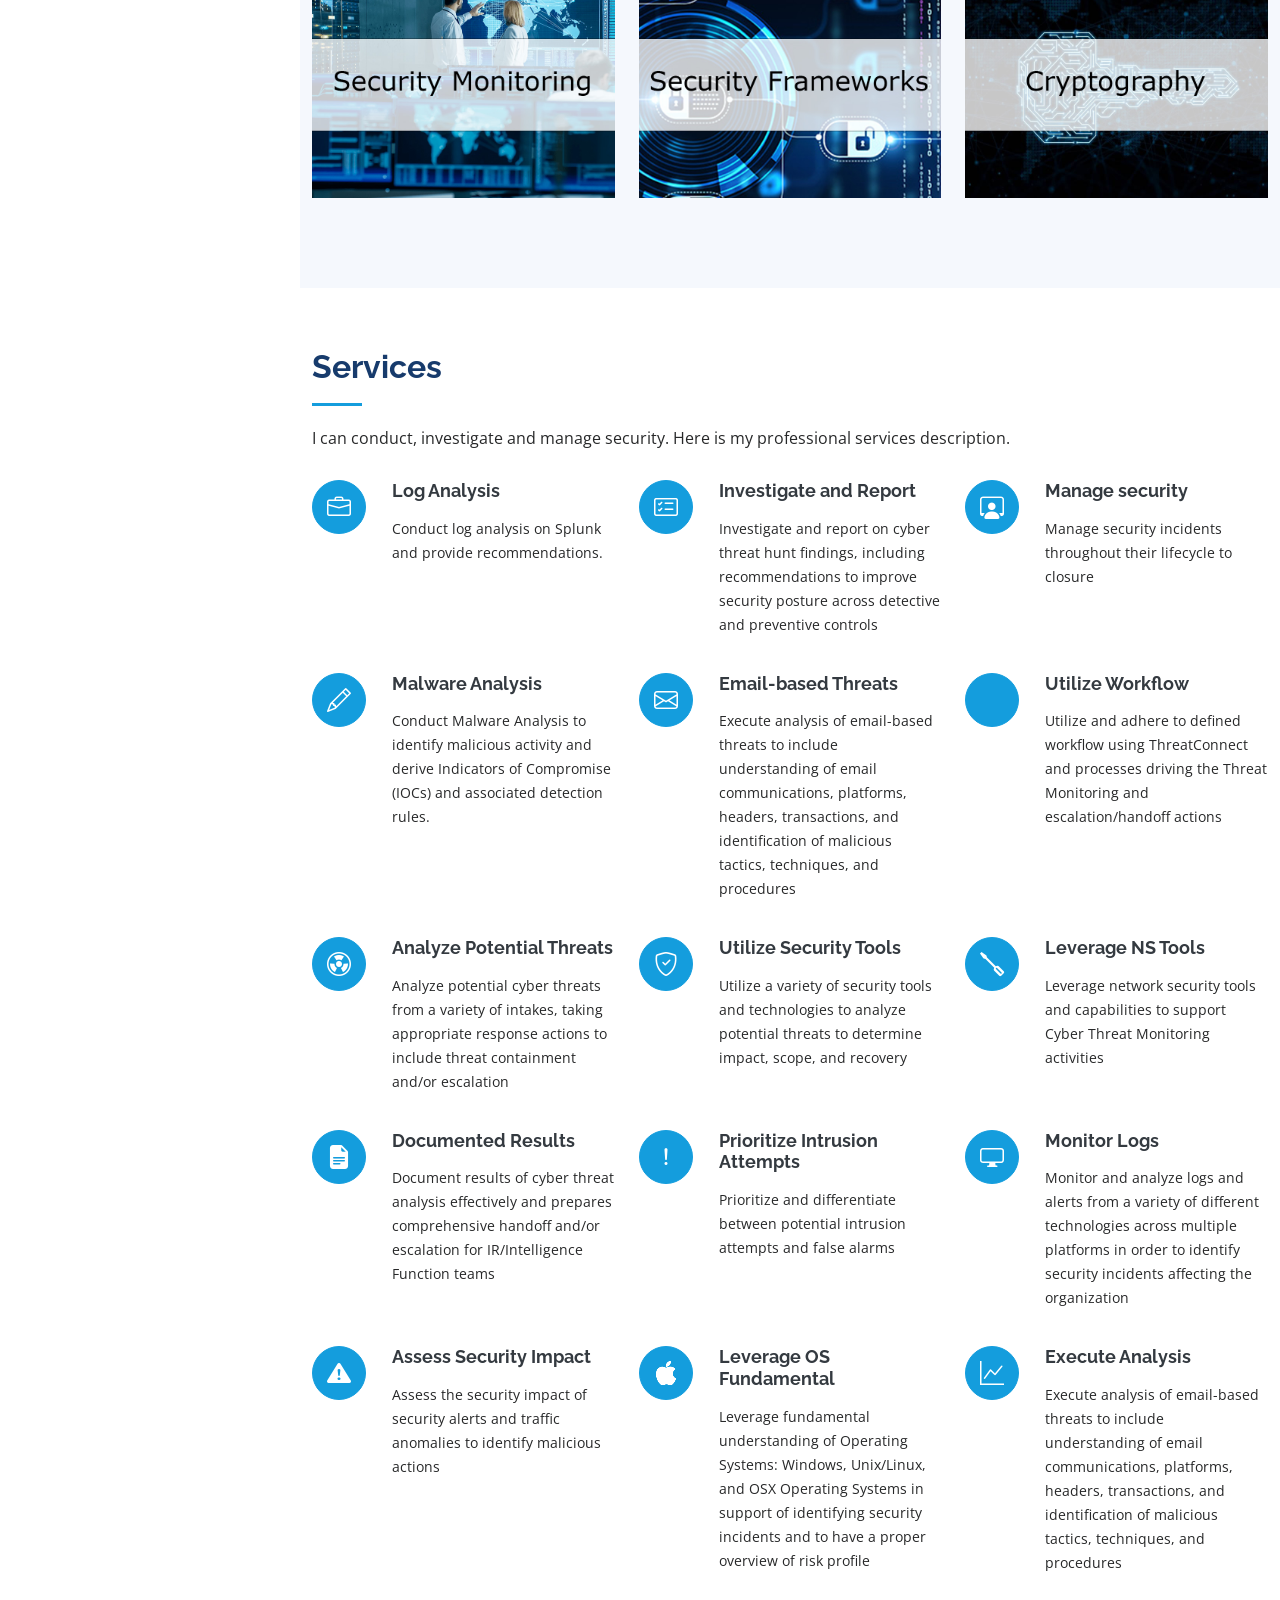
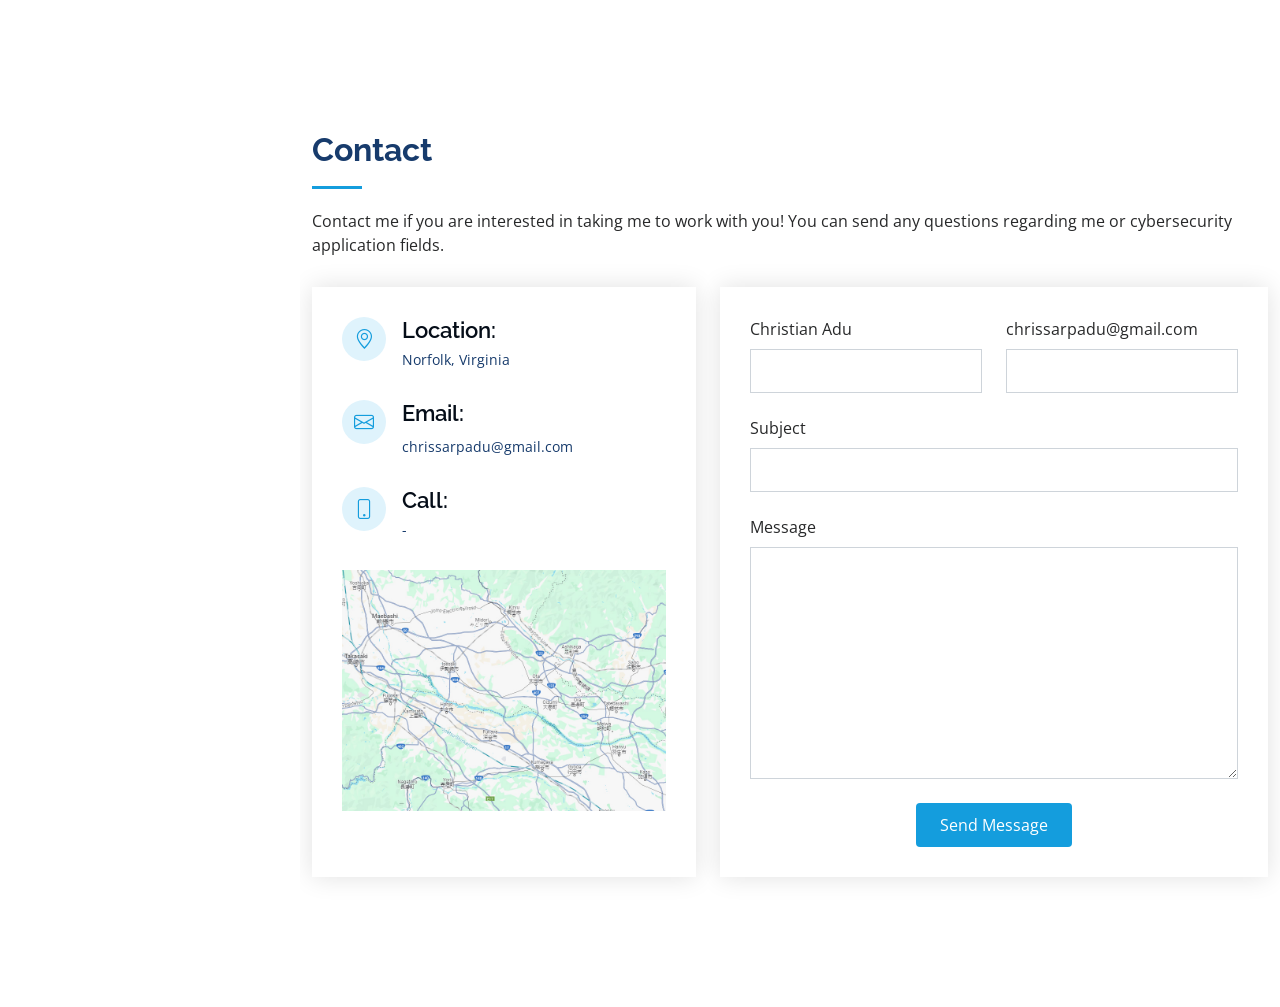
==== commit df7d5d00: "rebase all" ====
--- a/ChristianAdu/index.html
+++ b/ChristianAdu/index.html
@@ -45,8 +45,8 @@
     <div class="d-flex flex-column">
 
       <div class="profile">
-        <img src="assets/img/ChristianAduprofile-img.jpg" alt="" class="img-fluid rounded-circle">
-        <h1 class="text-light"><a href="ChristianAdu/index.html">CHRISTIAN ADU</a></h1>
+        <img src="assets/img/profile-img.jpg" alt="" class="img-fluid rounded-circle">
+        <h1 class="text-light"><a href="index.html">CHRISTIAN ADU</a></h1>
         <div class="social-links mt-3 text-center">
           <a href="#" class="twitter"><i class="bx bxl-twitter"></i></a>
           <a href="#" class="facebook"><i class="bx bxl-facebook"></i></a>
@@ -90,7 +90,7 @@
 
         <div class="row">
           <div class="col-lg-4" data-aos="fade-right">
-            <img src="assets/img/ChristianAduprofile-img.jpg" class="img-fluid" alt="">
+            <img src="assets/img/profile-img.jpg" class="img-fluid" alt="">
           </div>
           <div class="col-lg-8 pt-4 pt-lg-0 content" data-aos="fade-left">
             <h3>Your Main Skills &amp; Jobs.</h3>
@@ -367,7 +367,7 @@
             <div class="portfolio-wrap">
               <img src="assets/img/portfolio/portfolio-Product1.jpg" class="img-fluid" alt="">
               <div class="portfolio-links">
-                <a href="ChristianAdu/Product-details - 1.html" title="More Details"><i class="bx bx-link"></i></a>
+                <a href="Product-details - 1.html" title="More Details"><i class="bx bx-link"></i></a>
               </div>
             </div>
           </div>
@@ -376,7 +376,7 @@
             <div class="portfolio-wrap">
               <img src="assets/img/portfolio/portfolio-Product2.jpg" class="img-fluid" alt="">
               <div class="portfolio-links">
-                <a href="ChristianAdu/Product-details - 2.html" title="More Details"><i class="bx bx-link"></i></a>
+                <a href="Product-details - 2.html" title="More Details"><i class="bx bx-link"></i></a>
               </div>
             </div>
           </div>
@@ -385,7 +385,7 @@
             <div class="portfolio-wrap">
               <img src="assets/img/portfolio/portfolio-Product3.jpg" class="img-fluid" alt="">
               <div class="portfolio-links">
-                <a href="ChristianAdu/Product-details - 3.html" title="More Details"><i class="bx bx-link"></i></a>
+                <a href="Product-details - 3.html" title="More Details"><i class="bx bx-link"></i></a>
               </div>
             </div>
           </div>
@@ -394,7 +394,7 @@
             <div class="portfolio-wrap">
               <img src="assets/img/portfolio/portfolio-Product4.jpg" class="img-fluid" alt="">
               <div class="portfolio-links">
-                <a href="ChristianAdu/Product-details - 4.html" title="More Details"><i class="bx bx-link"></i></a>
+                <a href="Product-details - 4.html" title="More Details"><i class="bx bx-link"></i></a>
               </div>
             </div>
           </div>
@@ -403,7 +403,7 @@
             <div class="portfolio-wrap">
               <img src="assets/img/portfolio/portfolio-Product5.jpg" class="img-fluid" alt="">
               <div class="portfolio-links">
-                <a href="ChristianAdu/Product-details - 5.html" title="More Details"><i class="bx bx-link"></i></a>
+                <a href="Product-details - 5.html" title="More Details"><i class="bx bx-link"></i></a>
               </div>
             </div>
           </div>
@@ -412,7 +412,7 @@
             <div class="portfolio-wrap">
               <img src="assets/img/portfolio/portfolio-Product6.jpg" class="img-fluid" alt="">
               <div class="portfolio-links">
-                <a href="ChristianAdu/Product-details - 6.html" title="More Details"><i class="bx bx-link"></i></a>
+                <a href="Product-details - 6.html" title="More Details"><i class="bx bx-link"></i></a>
               </div>
             </div>
           </div>
@@ -421,7 +421,7 @@
             <div class="portfolio-wrap">
               <img src="assets/img/portfolio/portfolio-Product7.jpg" class="img-fluid" alt="">
               <div class="portfolio-links">
-                <a href="ChristianAdu/Product-details - 7.html" title="More Details"><i class="bx bx-link"></i></a>
+                <a href="Product-details - 7.html" title="More Details"><i class="bx bx-link"></i></a>
               </div>
             </div>
           </div>
@@ -430,7 +430,7 @@
             <div class="portfolio-wrap">
               <img src="assets/img/portfolio/portfolio-Product8.jpg" class="img-fluid" alt="">
               <div class="portfolio-links">
-                <a href="ChristianAdu/Product-details - 8.html" title="More Details"><i class="bx bx-link"></i></a>
+                <a href="Product-details - 8.html" title="More Details"><i class="bx bx-link"></i></a>
               </div>
             </div>
           </div>
@@ -439,7 +439,7 @@
             <div class="portfolio-wrap">
               <img src="assets/img/portfolio/portfolio-Product9.jpg" class="img-fluid" alt="">
               <div class="portfolio-links">
-                <a href="ChristianAdu/Product-details - 9.html" title="More Details"><i class="bx bx-link"></i></a>
+                <a href="Product-details - 9.html" title="More Details"><i class="bx bx-link"></i></a>
               </div>
             </div>
           </div>
--- a/ChristianAdu/assets/css/style.css
+++ b/ChristianAdu/assets/css/style.css
@@ -0,0 +1,954 @@
+/**
+* Template Name: iPortfolio - v3.7.0
+* Template URL: https://bootstrapmade.com/iportfolio-bootstrap-portfolio-websites-template/
+* Author: BootstrapMade.com
+* License: https://bootstrapmade.com/license/
+*/
+
+/*--------------------------------------------------------------
+# General
+--------------------------------------------------------------*/
+body {
+  font-family: "Open Sans", sans-serif;
+  color: #272829;
+}
+
+a {
+  color: #149ddd;
+  text-decoration: none;
+}
+
+a:hover {
+  color: #37b3ed;
+  text-decoration: none;
+}
+
+h1, h2, h3, h4, h5, h6 {
+  font-family: "Raleway", sans-serif;
+}
+
+/*--------------------------------------------------------------
+# Back to top button
+--------------------------------------------------------------*/
+.back-to-top {
+  position: fixed;
+  visibility: hidden;
+  opacity: 0;
+  right: 15px;
+  bottom: 15px;
+  z-index: 996;
+  background: #149ddd;
+  width: 40px;
+  height: 40px;
+  border-radius: 50px;
+  transition: all 0.4s;
+}
+.back-to-top i {
+  font-size: 28px;
+  color: #fff;
+  line-height: 0;
+}
+.back-to-top:hover {
+  background: #2eafec;
+  color: #fff;
+}
+.back-to-top.active {
+  visibility: visible;
+  opacity: 1;
+}
+
+/*--------------------------------------------------------------
+# Header
+--------------------------------------------------------------*/
+#header {
+  position: fixed;
+  top: 0;
+  left: 0;
+  bottom: 0;
+  width: 300px;
+  transition: all ease-in-out 0.5s;
+  z-index: 9997;
+  transition: all 0.5s;
+  padding: 0 15px;
+  background: #040b14;
+  overflow-y: auto;
+}
+#header .profile img {
+  margin: 15px auto;
+  display: block;
+  width: 120px;
+  border: 8px solid #2c2f3f;
+}
+#header .profile h1 {
+  font-size: 24px;
+  margin: 0;
+  padding: 0;
+  font-weight: 600;
+  -moz-text-align-last: center;
+  text-align-last: center;
+  font-family: "Poppins", sans-serif;
+}
+#header .profile h1 a, #header .profile h1 a:hover {
+  color: #fff;
+  text-decoration: none;
+}
+#header .profile .social-links a {
+  font-size: 18px;
+  display: inline-block;
+  background: #212431;
+  color: #fff;
+  line-height: 1;
+  padding: 8px 0;
+  margin-right: 4px;
+  border-radius: 50%;
+  text-align: center;
+  width: 36px;
+  height: 36px;
+  transition: 0.3s;
+}
+#header .profile .social-links a:hover {
+  background: #149ddd;
+  color: #fff;
+  text-decoration: none;
+}
+
+#main {
+  margin-left: 300px;
+}
+
+@media (max-width: 1199px) {
+  #header {
+    left: -300px;
+  }
+
+  #main {
+    margin-left: 0;
+  }
+}
+/*--------------------------------------------------------------
+# Navigation Menu
+--------------------------------------------------------------*/
+/* Desktop Navigation */
+.nav-menu {
+  padding: 30px 0 0 0;
+}
+.nav-menu * {
+  margin: 0;
+  padding: 0;
+  list-style: none;
+}
+.nav-menu > ul > li {
+  position: relative;
+  white-space: nowrap;
+}
+.nav-menu a, .nav-menu a:focus {
+  display: flex;
+  align-items: center;
+  color: #a8a9b4;
+  padding: 12px 15px;
+  margin-bottom: 8px;
+  transition: 0.3s;
+  font-size: 15px;
+}
+.nav-menu a i, .nav-menu a:focus i {
+  font-size: 24px;
+  padding-right: 8px;
+  color: #6f7180;
+}
+.nav-menu a:hover, .nav-menu .active, .nav-menu .active:focus, .nav-menu li:hover > a {
+  text-decoration: none;
+  color: #fff;
+}
+.nav-menu a:hover i, .nav-menu .active i, .nav-menu .active:focus i, .nav-menu li:hover > a i {
+  color: #149ddd;
+}
+
+/* Mobile Navigation */
+.mobile-nav-toggle {
+  position: fixed;
+  right: 15px;
+  top: 15px;
+  z-index: 9998;
+  border: 0;
+  font-size: 24px;
+  transition: all 0.4s;
+  outline: none !important;
+  background-color: #149ddd;
+  color: #fff;
+  width: 40px;
+  height: 40px;
+  display: inline-flex;
+  align-items: center;
+  justify-content: center;
+  line-height: 0;
+  border-radius: 50px;
+  cursor: pointer;
+}
+
+.mobile-nav-active {
+  overflow: hidden;
+}
+.mobile-nav-active #header {
+  left: 0;
+}
+
+/*--------------------------------------------------------------
+# Hero Section
+--------------------------------------------------------------*/
+#hero {
+  width: 100%;
+  height: 100vh;
+  background: url("../img/hero-bg.jpg") top center;
+  background-size: cover;
+}
+#hero:before {
+  content: "";
+  background: rgba(5, 13, 24, 0.3);
+  position: absolute;
+  bottom: 0;
+  top: 0;
+  left: 0;
+  right: 0;
+  z-index: 1;
+}
+#hero .hero-container {
+  position: relative;
+  z-index: 2;
+  min-width: 300px;
+}
+#hero h1 {
+  margin: 0 0 10px 0;
+  font-size: 64px;
+  font-weight: 700;
+  line-height: 56px;
+  color: #fff;
+}
+#hero p {
+  color: #fff;
+  margin-bottom: 50px;
+  font-size: 26px;
+  font-family: "Poppins", sans-serif;
+}
+#hero p span {
+  color: #fff;
+  padding-bottom: 4px;
+  letter-spacing: 1px;
+  border-bottom: 3px solid #149ddd;
+}
+@media (min-width: 1024px) {
+  #hero {
+    background-attachment: fixed;
+  }
+}
+@media (max-width: 768px) {
+  #hero h1 {
+    font-size: 28px;
+    line-height: 36px;
+  }
+  #hero h2 {
+    font-size: 18px;
+    line-height: 24px;
+    margin-bottom: 30px;
+  }
+}
+
+/*--------------------------------------------------------------
+# Sections General
+--------------------------------------------------------------*/
+section {
+  padding: 60px 0;
+  overflow: hidden;
+}
+
+.section-bg {
+  background: #f5f8fd;
+}
+
+.section-title {
+  padding-bottom: 30px;
+}
+.section-title h2 {
+  font-size: 32px;
+  font-weight: bold;
+  margin-bottom: 20px;
+  padding-bottom: 20px;
+  position: relative;
+  color: #173b6c;
+}
+.section-title h2::after {
+  content: "";
+  position: absolute;
+  display: block;
+  width: 50px;
+  height: 3px;
+  background: #149ddd;
+  bottom: 0;
+  left: 0;
+}
+.section-title p {
+  margin-bottom: 0;
+}
+
+/*--------------------------------------------------------------
+# About
+--------------------------------------------------------------*/
+.about .content h3 {
+  font-weight: 700;
+  font-size: 26px;
+  color: #173b6c;
+}
+.about .content ul {
+  list-style: none;
+  padding: 0;
+}
+.about .content ul li {
+  margin-bottom: 20px;
+  display: flex;
+  align-items: center;
+}
+.about .content ul strong {
+  margin-right: 10px;
+}
+.about .content ul i {
+  font-size: 16px;
+  margin-right: 5px;
+  color: #149ddd;
+  line-height: 0;
+}
+.about .content p:last-child {
+  margin-bottom: 0;
+}
+
+/*--------------------------------------------------------------
+# Facts
+--------------------------------------------------------------*/
+.facts {
+  padding-bottom: 30px;
+}
+.facts .count-box {
+  padding: 30px;
+  width: 100%;
+}
+.facts .count-box i {
+  display: block;
+  font-size: 44px;
+  color: #149ddd;
+  float: left;
+  line-height: 0;
+}
+.facts .count-box span {
+  font-size: 48px;
+  line-height: 40px;
+  display: block;
+  font-weight: 700;
+  color: #050d18;
+  margin-left: 60px;
+}
+.facts .count-box p {
+  padding: 15px 0 0 0;
+  margin: 0 0 0 60px;
+  font-family: "Raleway", sans-serif;
+  font-size: 14px;
+  color: #122f57;
+}
+.facts .count-box a {
+  font-weight: 600;
+  display: block;
+  margin-top: 20px;
+  color: #122f57;
+  font-size: 15px;
+  font-family: "Poppins", sans-serif;
+  transition: ease-in-out 0.3s;
+}
+.facts .count-box a:hover {
+  color: #1f5297;
+}
+
+/*--------------------------------------------------------------
+# Akills
+--------------------------------------------------------------*/
+.skills .progress {
+  height: 60px;
+  display: block;
+  background: none;
+  border-radius: 0;
+}
+.skills .progress .skill {
+  padding: 0;
+  margin: 0 0 6px 0;
+  text-transform: uppercase;
+  display: block;
+  font-weight: 600;
+  font-family: "Poppins", sans-serif;
+  color: #050d18;
+}
+.skills .progress .skill .val {
+  float: right;
+  font-style: normal;
+}
+.skills .progress-bar-wrap {
+  background: #dce8f8;
+  height: 10px;
+}
+.skills .progress-bar {
+  width: 1px;
+  height: 10px;
+  transition: 0.9s;
+  background-color: #149ddd;
+}
+
+/*--------------------------------------------------------------
+# Resume
+--------------------------------------------------------------*/
+.resume .resume-title {
+  font-size: 26px;
+  font-weight: 700;
+  margin-top: 20px;
+  margin-bottom: 20px;
+  color: #050d18;
+}
+.resume .resume-item {
+  padding: 0 0 20px 20px;
+  margin-top: -2px;
+  border-left: 2px solid #1f5297;
+  position: relative;
+}
+.resume .resume-item h4 {
+  line-height: 18px;
+  font-size: 18px;
+  font-weight: 600;
+  text-transform: uppercase;
+  font-family: "Poppins", sans-serif;
+  color: #050d18;
+  margin-bottom: 10px;
+}
+.resume .resume-item h5 {
+  font-size: 16px;
+  background: #e4edf9;
+  padding: 5px 15px;
+  display: inline-block;
+  font-weight: 600;
+  margin-bottom: 10px;
+}
+.resume .resume-item ul {
+  padding-left: 20px;
+}
+.resume .resume-item ul li {
+  padding-bottom: 10px;
+}
+.resume .resume-item:last-child {
+  padding-bottom: 0;
+}
+.resume .resume-item::before {
+  content: "";
+  position: absolute;
+  width: 16px;
+  height: 16px;
+  border-radius: 50px;
+  left: -9px;
+  top: 0;
+  background: #fff;
+  border: 2px solid #1f5297;
+}
+
+/*--------------------------------------------------------------
+# Portfolio
+--------------------------------------------------------------*/
+.portfolio .portfolio-item {
+  margin-bottom: 30px;
+}
+.portfolio #portfolio-flters {
+  padding: 0;
+  margin: 0 auto 35px auto;
+  list-style: none;
+  text-align: center;
+  background: #fff;
+  border-radius: 50px;
+  padding: 2px 15px;
+}
+.portfolio #portfolio-flters li {
+  cursor: pointer;
+  display: inline-block;
+  padding: 10px 15px 8px 15px;
+  font-size: 14px;
+  font-weight: 600;
+  line-height: 1;
+  text-transform: uppercase;
+  color: #272829;
+  margin-bottom: 5px;
+  transition: all 0.3s ease-in-out;
+}
+.portfolio #portfolio-flters li:hover, .portfolio #portfolio-flters li.filter-active {
+  color: #149ddd;
+}
+.portfolio #portfolio-flters li:last-child {
+  margin-right: 0;
+}
+.portfolio .portfolio-wrap {
+  transition: 0.3s;
+  position: relative;
+  overflow: hidden;
+  z-index: 1;
+}
+.portfolio .portfolio-wrap::before {
+  content: "";
+  background: rgba(255, 255, 255, 0.5);
+  position: absolute;
+  left: 0;
+  right: 0;
+  top: 0;
+  bottom: 0;
+  transition: all ease-in-out 0.3s;
+  z-index: 2;
+  opacity: 0;
+}
+.portfolio .portfolio-wrap .portfolio-links {
+  opacity: 1;
+  left: 0;
+  right: 0;
+  bottom: -60px;
+  z-index: 3;
+  position: absolute;
+  transition: all ease-in-out 0.3s;
+  display: flex;
+  justify-content: center;
+}
+.portfolio .portfolio-wrap .portfolio-links a {
+  color: #fff;
+  font-size: 28px;
+  text-align: center;
+  background: rgba(20, 157, 221, 0.75);
+  transition: 0.3s;
+  width: 50%;
+}
+.portfolio .portfolio-wrap .portfolio-links a:hover {
+  background: rgba(20, 157, 221, 0.95);
+}
+.portfolio .portfolio-wrap .portfolio-links a + a {
+  border-left: 1px solid #37b3ed;
+}
+.portfolio .portfolio-wrap:hover::before {
+  top: 0;
+  left: 0;
+  right: 0;
+  bottom: 0;
+  opacity: 1;
+}
+.portfolio .portfolio-wrap:hover .portfolio-links {
+  opacity: 1;
+  bottom: 0;
+}
+
+/*--------------------------------------------------------------
+# Portfolio Details
+--------------------------------------------------------------*/
+.portfolio-details {
+  padding-top: 40px;
+}
+.portfolio-details .portfolio-details-slider img {
+  width: 100%;
+}
+.portfolio-details .portfolio-details-slider .swiper-pagination {
+  margin-top: 20px;
+  position: relative;
+}
+.portfolio-details .portfolio-details-slider .swiper-pagination .swiper-pagination-bullet {
+  width: 12px;
+  height: 12px;
+  background-color: #fff;
+  opacity: 1;
+  border: 1px solid #149ddd;
+}
+.portfolio-details .portfolio-details-slider .swiper-pagination .swiper-pagination-bullet-active {
+  background-color: #149ddd;
+}
+.portfolio-details .portfolio-info {
+  padding: 30px;
+  box-shadow: 0px 0 30px rgba(5, 13, 24, 0.08);
+}
+.portfolio-details .portfolio-info h3 {
+  font-size: 22px;
+  font-weight: 700;
+  margin-bottom: 20px;
+  padding-bottom: 20px;
+  border-bottom: 1px solid #eee;
+}
+.portfolio-details .portfolio-info ul {
+  list-style: none;
+  padding: 0;
+  font-size: 15px;
+}
+.portfolio-details .portfolio-info ul li + li {
+  margin-top: 10px;
+}
+.portfolio-details .portfolio-description {
+  padding-top: 30px;
+}
+.portfolio-details .portfolio-description h2 {
+  font-size: 26px;
+  font-weight: 700;
+  margin-bottom: 20px;
+}
+.portfolio-details .portfolio-description p {
+  padding: 0;
+}
+
+/*--------------------------------------------------------------
+# Services
+--------------------------------------------------------------*/
+.services .icon-box {
+  margin-bottom: 20px;
+}
+.services .icon {
+  float: left;
+  display: flex;
+  align-items: center;
+  justify-content: center;
+  width: 54px;
+  height: 54px;
+  background: #149ddd;
+  border-radius: 50%;
+  transition: 0.5s;
+  border: 1px solid #149ddd;
+}
+.services .icon i {
+  color: #fff;
+  font-size: 24px;
+  line-height: 0;
+}
+.services .icon-box:hover .icon {
+  background: #fff;
+}
+.services .icon-box:hover .icon i {
+  color: #149ddd;
+}
+.services .title {
+  margin-left: 80px;
+  font-weight: 700;
+  margin-bottom: 15px;
+  font-size: 18px;
+}
+.services .title a {
+  color: #343a40;
+}
+.services .title a:hover {
+  color: #149ddd;
+}
+.services .description {
+  margin-left: 80px;
+  line-height: 24px;
+  font-size: 14px;
+}
+
+/*--------------------------------------------------------------
+# Testimonials
+--------------------------------------------------------------*/
+.testimonials .testimonials-carousel, .testimonials .testimonials-slider {
+  overflow: hidden;
+}
+.testimonials .testimonial-item {
+  box-sizing: content-box;
+  text-align: center;
+  min-height: 320px;
+}
+.testimonials .testimonial-item .testimonial-img {
+  width: 90px;
+  border-radius: 50%;
+  margin: 0 auto;
+}
+.testimonials .testimonial-item h3 {
+  font-size: 18px;
+  font-weight: bold;
+  margin: 10px 0 5px 0;
+  color: #111;
+}
+.testimonials .testimonial-item h4 {
+  font-size: 14px;
+  color: #999;
+  margin: 0;
+}
+.testimonials .testimonial-item .quote-icon-left, .testimonials .testimonial-item .quote-icon-right {
+  color: #c3e8fa;
+  font-size: 26px;
+}
+.testimonials .testimonial-item .quote-icon-left {
+  display: inline-block;
+  left: -5px;
+  position: relative;
+}
+.testimonials .testimonial-item .quote-icon-right {
+  display: inline-block;
+  right: -5px;
+  position: relative;
+  top: 10px;
+}
+.testimonials .testimonial-item p {
+  font-style: italic;
+  margin: 0 15px 15px 15px;
+  padding: 20px;
+  background: #fff;
+  position: relative;
+  margin-bottom: 35px;
+  border-radius: 6px;
+  box-shadow: 0px 2px 15px rgba(0, 0, 0, 0.1);
+}
+.testimonials .testimonial-item p::after {
+  content: "";
+  width: 0;
+  height: 0;
+  border-top: 20px solid #fff;
+  border-right: 20px solid transparent;
+  border-left: 20px solid transparent;
+  position: absolute;
+  bottom: -20px;
+  left: calc(50% - 20px);
+}
+.testimonials .swiper-pagination {
+  margin-top: 20px;
+  position: relative;
+}
+.testimonials .swiper-pagination .swiper-pagination-bullet {
+  width: 12px;
+  height: 12px;
+  background-color: #fff;
+  opacity: 1;
+  border: 1px solid #149ddd;
+}
+.testimonials .swiper-pagination .swiper-pagination-bullet-active {
+  background-color: #149ddd;
+}
+
+/*--------------------------------------------------------------
+# Contact
+--------------------------------------------------------------*/
+.contact {
+  padding-bottom: 130px;
+}
+.contact .info {
+  padding: 30px;
+  background: #fff;
+  width: 100%;
+  box-shadow: 0 0 24px 0 rgba(0, 0, 0, 0.12);
+}
+.contact .info i {
+  font-size: 20px;
+  color: #149ddd;
+  float: left;
+  width: 44px;
+  height: 44px;
+  background: #dff3fc;
+  display: flex;
+  justify-content: center;
+  align-items: center;
+  border-radius: 50px;
+  transition: all 0.3s ease-in-out;
+}
+.contact .info h4 {
+  padding: 0 0 0 60px;
+  font-size: 22px;
+  font-weight: 600;
+  margin-bottom: 5px;
+  color: #050d18;
+}
+.contact .info p {
+  padding: 0 0 10px 60px;
+  margin-bottom: 20px;
+  font-size: 14px;
+  color: #173b6c;
+}
+.contact .info .email p {
+  padding-top: 5px;
+}
+.contact .info .social-links {
+  padding-left: 60px;
+}
+.contact .info .social-links a {
+  font-size: 18px;
+  display: inline-block;
+  background: #333;
+  color: #fff;
+  line-height: 1;
+  padding: 8px 0;
+  border-radius: 50%;
+  text-align: center;
+  width: 36px;
+  height: 36px;
+  transition: 0.3s;
+  margin-right: 10px;
+}
+.contact .info .social-links a:hover {
+  background: #149ddd;
+  color: #fff;
+}
+.contact .info .email:hover i, .contact .info .address:hover i, .contact .info .phone:hover i {
+  background: #149ddd;
+  color: #fff;
+}
+.contact .php-email-form {
+  width: 100%;
+  padding: 30px;
+  background: #fff;
+  box-shadow: 0 0 24px 0 rgba(0, 0, 0, 0.12);
+}
+.contact .php-email-form .form-group {
+  padding-bottom: 8px;
+}
+.contact .php-email-form .validate {
+  display: none;
+  color: red;
+  margin: 0 0 15px 0;
+  font-weight: 400;
+  font-size: 13px;
+}
+.contact .php-email-form .error-message {
+  display: none;
+  color: #fff;
+  background: #ed3c0d;
+  text-align: left;
+  padding: 15px;
+  font-weight: 600;
+}
+.contact .php-email-form .error-message br + br {
+  margin-top: 25px;
+}
+.contact .php-email-form .sent-message {
+  display: none;
+  color: #fff;
+  background: #18d26e;
+  text-align: center;
+  padding: 15px;
+  font-weight: 600;
+}
+.contact .php-email-form .loading {
+  display: none;
+  background: #fff;
+  text-align: center;
+  padding: 15px;
+}
+.contact .php-email-form .loading:before {
+  content: "";
+  display: inline-block;
+  border-radius: 50%;
+  width: 24px;
+  height: 24px;
+  margin: 0 10px -6px 0;
+  border: 3px solid #18d26e;
+  border-top-color: #eee;
+  -webkit-animation: animate-loading 1s linear infinite;
+  animation: animate-loading 1s linear infinite;
+}
+.contact .php-email-form .form-group {
+  margin-bottom: 15px;
+}
+.contact .php-email-form label {
+  padding-bottom: 8px;
+}
+.contact .php-email-form input, .contact .php-email-form textarea {
+  border-radius: 0;
+  box-shadow: none;
+  font-size: 14px;
+}
+.contact .php-email-form input {
+  height: 44px;
+}
+.contact .php-email-form textarea {
+  padding: 10px 15px;
+}
+.contact .php-email-form button[type=submit] {
+  background: #149ddd;
+  border: 0;
+  padding: 10px 24px;
+  color: #fff;
+  transition: 0.4s;
+  border-radius: 4px;
+}
+.contact .php-email-form button[type=submit]:hover {
+  background: #37b3ed;
+}
+@-webkit-keyframes animate-loading {
+  0% {
+    transform: rotate(0deg);
+  }
+  100% {
+    transform: rotate(360deg);
+  }
+}
+@keyframes animate-loading {
+  0% {
+    transform: rotate(0deg);
+  }
+  100% {
+    transform: rotate(360deg);
+  }
+}
+
+/*--------------------------------------------------------------
+# Breadcrumbs
+--------------------------------------------------------------*/
+.breadcrumbs {
+  padding: 20px 0;
+  background: #f9f9f9;
+}
+.breadcrumbs h2 {
+  font-size: 26px;
+  font-weight: 300;
+}
+.breadcrumbs ol {
+  display: flex;
+  flex-wrap: wrap;
+  list-style: none;
+  padding: 0;
+  margin: 0;
+  font-size: 15px;
+}
+.breadcrumbs ol li + li {
+  padding-left: 10px;
+}
+.breadcrumbs ol li + li::before {
+  display: inline-block;
+  padding-right: 10px;
+  color: #0e2442;
+  content: "/";
+}
+@media (max-width: 768px) {
+  .breadcrumbs .d-flex {
+    display: block !important;
+  }
+  .breadcrumbs ol {
+    display: block;
+  }
+  .breadcrumbs ol li {
+    display: inline-block;
+  }
+}
+
+/*--------------------------------------------------------------
+# Footer
+--------------------------------------------------------------*/
+#footer {
+  padding: 15px;
+  color: #f4f6fd;
+  font-size: 14px;
+  position: fixed;
+  left: 0;
+  bottom: 0;
+  width: 300px;
+  z-index: 9999;
+  background: #040b14;
+}
+#footer .copyright {
+  text-align: center;
+}
+#footer .credits {
+  padding-top: 5px;
+  text-align: center;
+  font-size: 13px;
+  color: #eaebf0;
+}
+@media (max-width: 1199px) {
+  #footer {
+    position: static;
+    width: auto;
+    padding-right: 20px 15px;
+  }
+}
